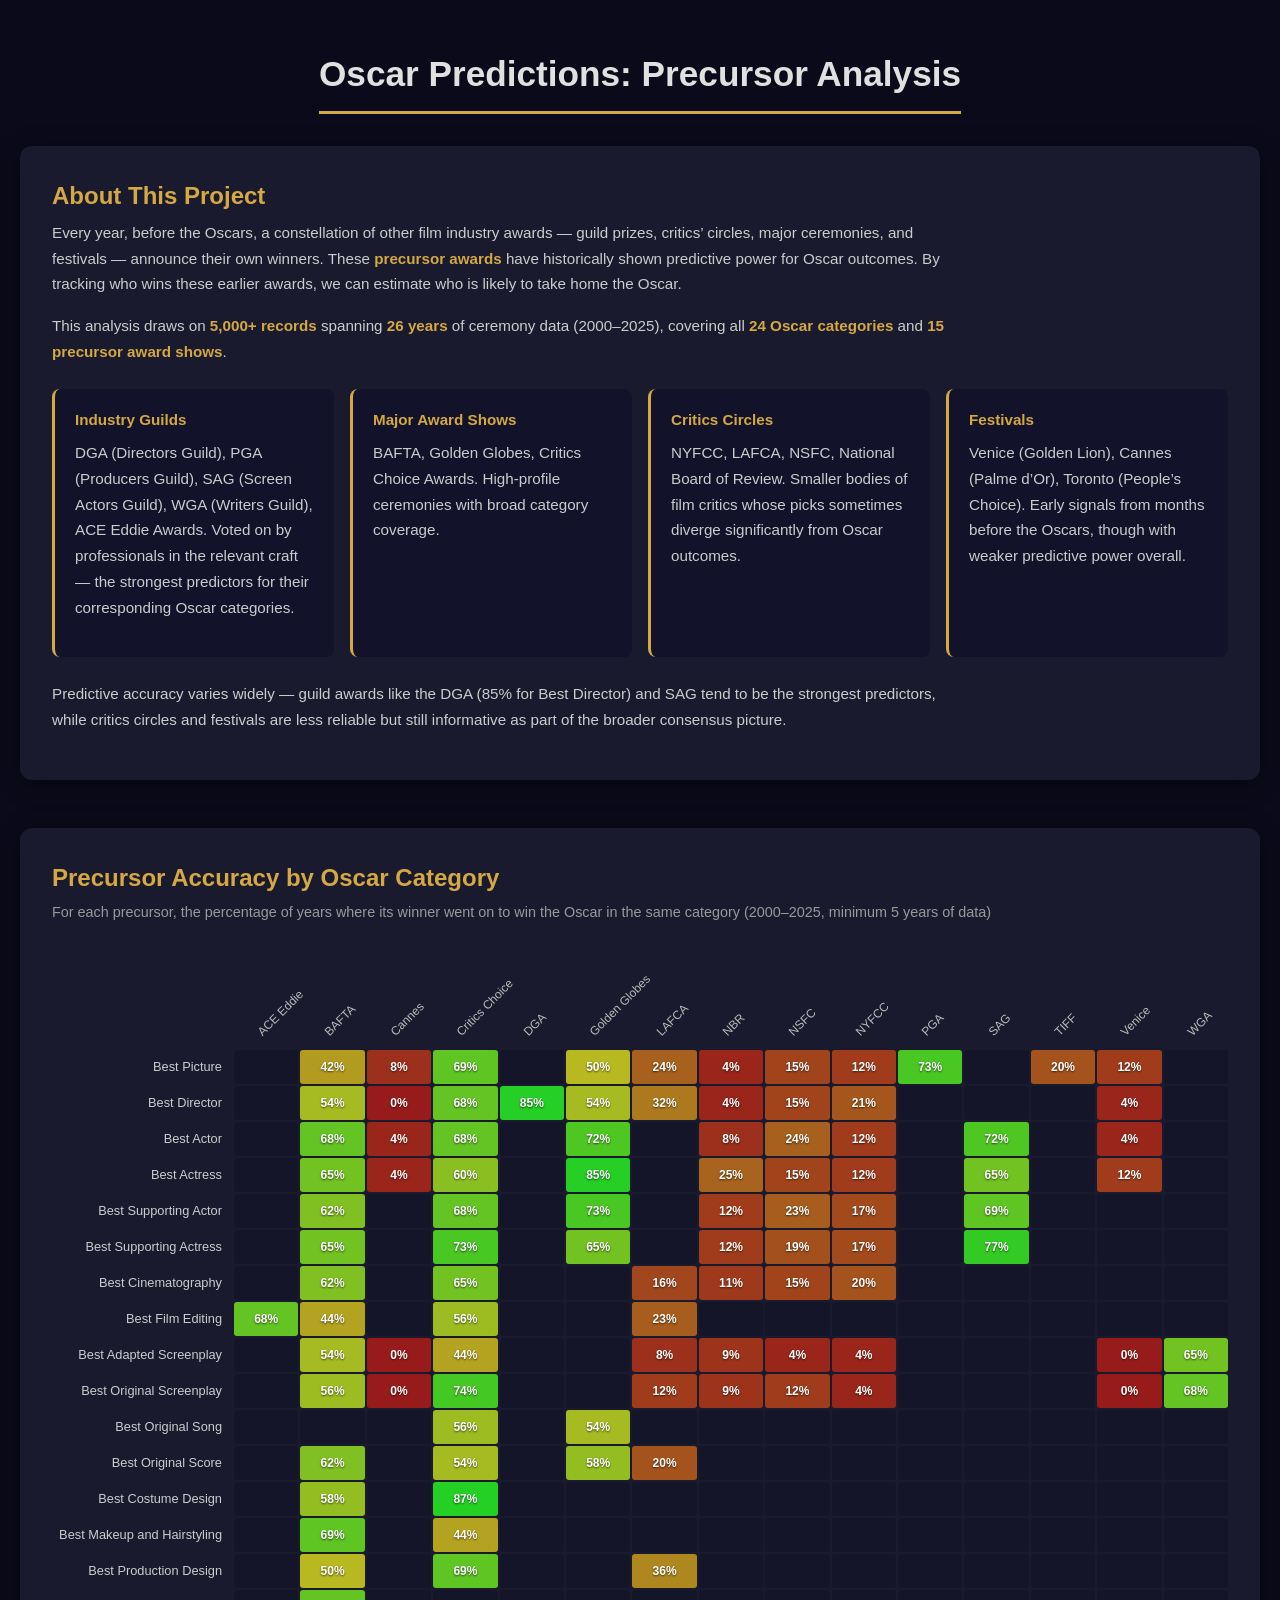
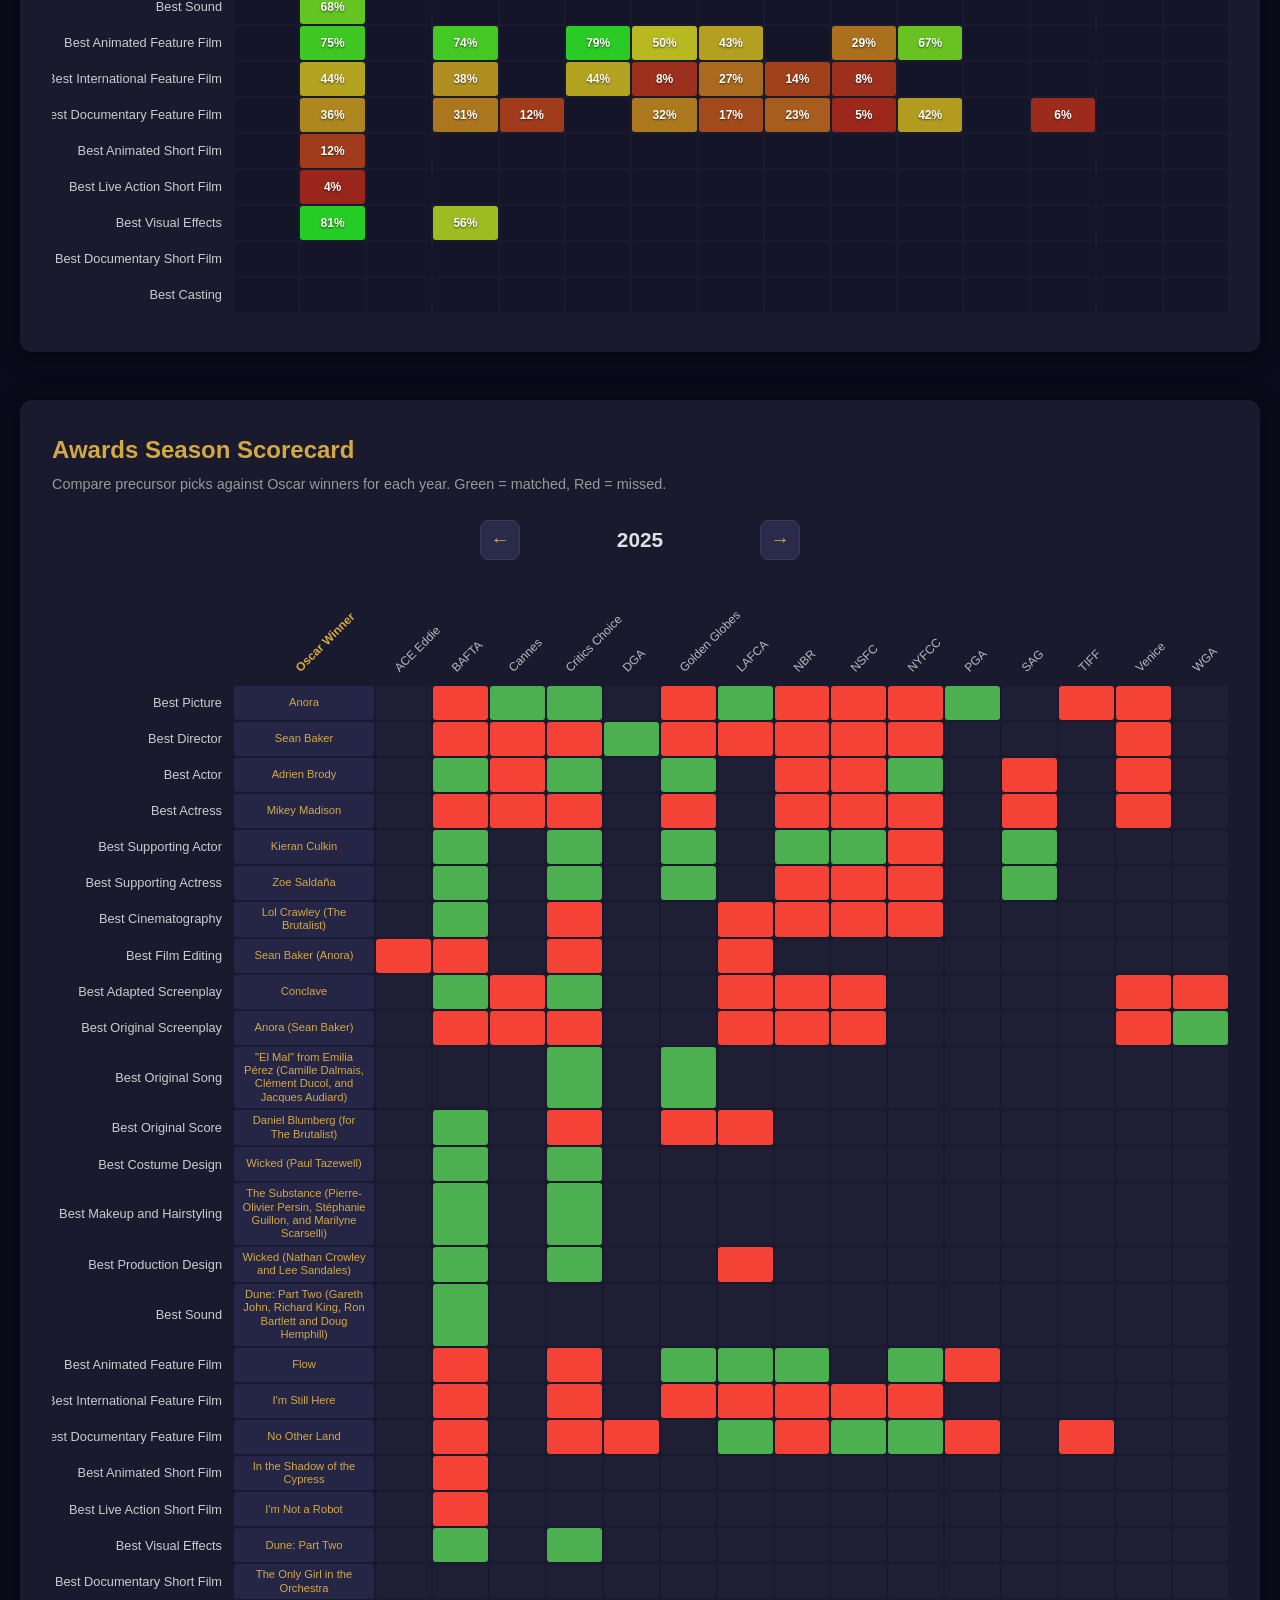
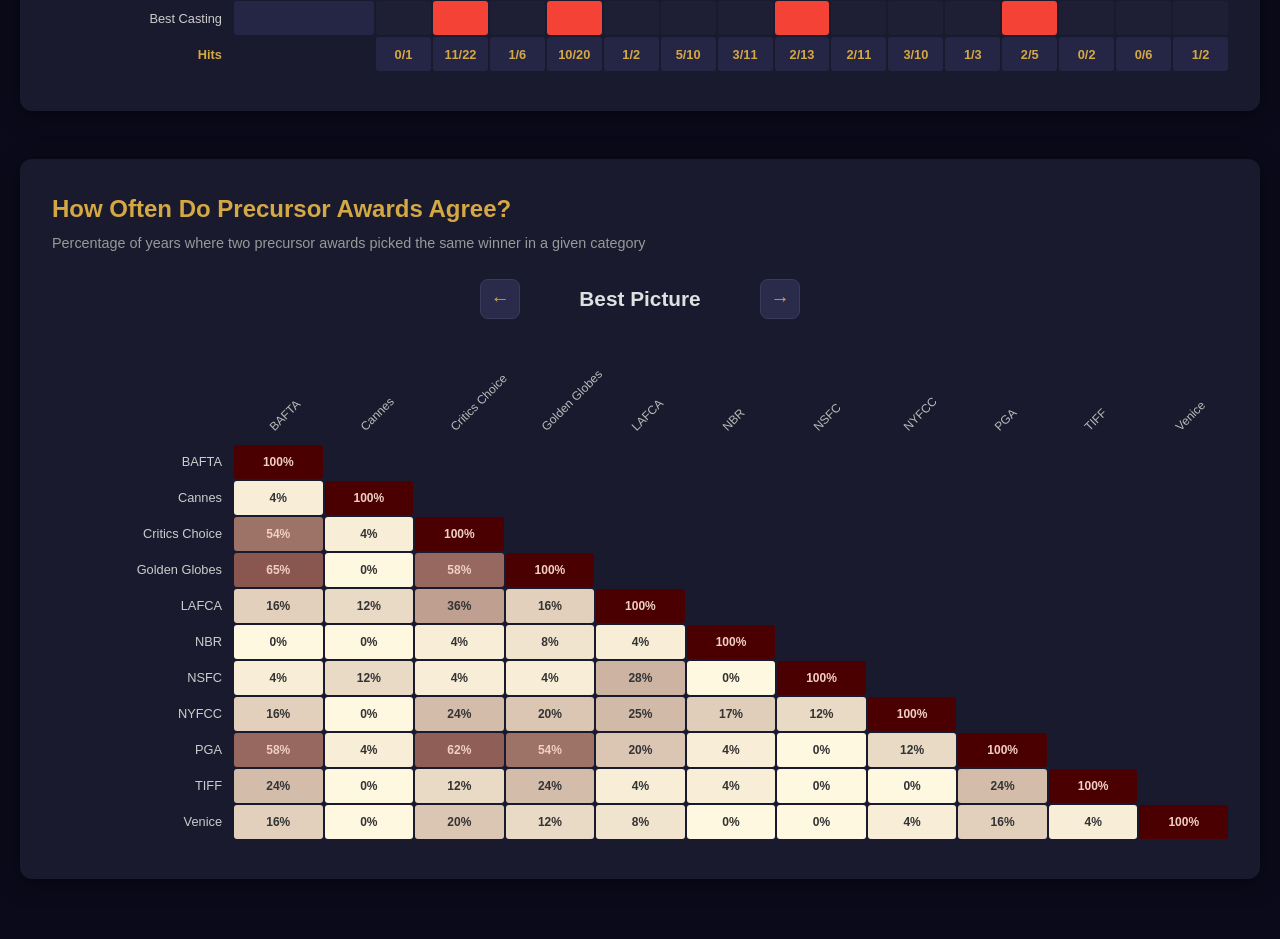
==== website/index.html @ 566abde8 "update analysis again" ====
<!DOCTYPE html>
<html lang="en">
<head>
  <meta charset="UTF-8">
  <meta name="viewport" content="width=device-width, initial-scale=1.0">
  <title>Oscar Predictions: Precursor Analysis</title>
  <link rel="stylesheet" href="style.css">
</head>
<body>
  <header>
    <h1>Oscar Predictions: Precursor Analysis</h1>
  </header>

  <main>
    <!-- Introduction -->
    <section class="card" id="intro-section">
      <h2>About This Project</h2>
      <p>Every year, before the Oscars, a constellation of other film industry awards &mdash; guild prizes, critics&rsquo; circles, major ceremonies, and festivals &mdash; announce their own winners. These <strong>precursor awards</strong> have historically shown predictive power for Oscar outcomes. By tracking who wins these earlier awards, we can estimate who is likely to take home the Oscar.</p>

      <p>This analysis draws on <strong>5,000+ records</strong> spanning <strong>26 years</strong> of ceremony data (2000&ndash;2025), covering all <strong>24 Oscar categories</strong> and <strong>15 precursor award shows</strong>.</p>

      <div class="intro-grid">
        <div class="intro-group">
          <h3>Industry Guilds</h3>
          <p>DGA (Directors Guild), PGA (Producers Guild), SAG (Screen Actors Guild), WGA (Writers Guild), ACE Eddie Awards. Voted on by professionals in the relevant craft &mdash; the strongest predictors for their corresponding Oscar categories.</p>
        </div>
        <div class="intro-group">
          <h3>Major Award Shows</h3>
          <p>BAFTA, Golden Globes, Critics Choice Awards. High-profile ceremonies with broad category coverage.</p>
        </div>
        <div class="intro-group">
          <h3>Critics Circles</h3>
          <p>NYFCC, LAFCA, NSFC, National Board of Review. Smaller bodies of film critics whose picks sometimes diverge significantly from Oscar outcomes.</p>
        </div>
        <div class="intro-group">
          <h3>Festivals</h3>
          <p>Venice (Golden Lion), Cannes (Palme d&rsquo;Or), Toronto (People&rsquo;s Choice). Early signals from months before the Oscars, though with weaker predictive power overall.</p>
        </div>
      </div>

      <p>Predictive accuracy varies widely &mdash; guild awards like the DGA (85% for Best Director) and SAG tend to be the strongest predictors, while critics circles and festivals are less reliable but still informative as part of the broader consensus picture.</p>
    </section>

    <!-- Section 1: Accuracy Heatmap -->
    <section class="card" id="accuracy-section">
      <h2>Precursor Accuracy by Oscar Category</h2>
      <p class="subtitle">For each precursor, the percentage of years where its winner went on to win the Oscar in the same category (2000&ndash;2025, minimum 5 years of data)</p>
      <div class="heatmap-container">
        <div id="accuracy-heatmap" class="heatmap-grid"></div>
      </div>
    </section>

    <!-- Section 2: Year-by-Year Match Grid -->
    <section class="card" id="yearly-section">
      <h2>Awards Season Scorecard</h2>
      <p class="subtitle">Compare precursor picks against Oscar winners for each year. Green = matched, Red = missed.</p>
      <div class="nav-controls">
        <button id="year-prev" class="nav-btn" aria-label="Previous year">&larr;</button>
        <span id="year-display" class="nav-label"></span>
        <button id="year-next" class="nav-btn" aria-label="Next year">&rarr;</button>
      </div>
      <div class="heatmap-container">
        <div id="yearly-grid" class="heatmap-grid"></div>
      </div>
    </section>

    <!-- Section 3: Agreement Matrix -->
    <section class="card" id="agreement-section">
      <h2>How Often Do Precursor Awards Agree?</h2>
      <p class="subtitle">Percentage of years where two precursor awards picked the same winner in a given category</p>
      <div class="nav-controls">
        <button id="cat-prev" class="nav-btn" aria-label="Previous category">&larr;</button>
        <span id="cat-display" class="nav-label"></span>
        <button id="cat-next" class="nav-btn" aria-label="Next category">&rarr;</button>
      </div>
      <div class="heatmap-container">
        <div id="agreement-matrix" class="heatmap-grid"></div>
      </div>
    </section>
  </main>

  <div id="tooltip" class="tooltip"></div>

  <script src="app.js"></script>
</body>
</html>
---- website/style.css ----
/* === Reset & Base === */
*, *::before, *::after {
  box-sizing: border-box;
  margin: 0;
  padding: 0;
}

body {
  background: #0a0a1a;
  color: #e0e0e0;
  font-family: -apple-system, BlinkMacSystemFont, "Segoe UI", Roboto, Helvetica, Arial, sans-serif;
  line-height: 1.5;
  min-height: 100vh;
  padding: 0 20px 60px;
}

/* === Header === */
header {
  text-align: center;
  padding: 48px 0 32px;
}

header h1 {
  font-size: 2.2rem;
  font-weight: 700;
  color: #e0e0e0;
  display: inline-block;
  padding-bottom: 10px;
  border-bottom: 3px solid #d4a843;
}

/* === Main layout === */
main {
  max-width: 1400px;
  margin: 0 auto;
  display: flex;
  flex-direction: column;
  gap: 48px;
}

/* === Card / Section === */
.card {
  background: #1a1a2e;
  border-radius: 12px;
  padding: 32px;
  box-shadow: 0 4px 24px rgba(0, 0, 0, 0.4);
}

.card h2 {
  color: #d4a843;
  font-size: 1.5rem;
  font-weight: 600;
  margin-bottom: 6px;
}

.card .subtitle {
  color: #999;
  font-size: 0.9rem;
  margin-bottom: 24px;
}

/* === Intro Section === */
#intro-section p {
  color: #ccc;
  font-size: 0.95rem;
  line-height: 1.7;
  margin-bottom: 16px;
  max-width: 900px;
}

#intro-section p strong {
  color: #d4a843;
}

.intro-grid {
  display: grid;
  grid-template-columns: repeat(auto-fit, minmax(260px, 1fr));
  gap: 16px;
  margin: 24px 0;
}

.intro-group {
  background: #12122a;
  border-radius: 8px;
  padding: 20px;
  border-left: 3px solid #d4a843;
}

.intro-group h3 {
  color: #d4a843;
  font-size: 0.95rem;
  font-weight: 600;
  margin-bottom: 8px;
}

.intro-group p {
  color: #aaa;
  font-size: 0.85rem;
  line-height: 1.6;
  margin-bottom: 0;
}

/* === Navigation Controls === */
.nav-controls {
  display: flex;
  align-items: center;
  justify-content: center;
  gap: 20px;
  margin-bottom: 24px;
}

.nav-btn {
  background: #2a2a4a;
  border: 1px solid #3a3a5a;
  color: #d4a843;
  font-size: 1.2rem;
  width: 40px;
  height: 40px;
  border-radius: 8px;
  cursor: pointer;
  display: flex;
  align-items: center;
  justify-content: center;
  transition: background 0.2s, border-color 0.2s;
}

.nav-btn:hover {
  background: #3a3a5a;
  border-color: #d4a843;
}

.nav-label {
  font-size: 1.3rem;
  font-weight: 600;
  color: #e0e0e0;
  min-width: 200px;
  text-align: center;
}

/* === Heatmap Container === */
.heatmap-container {
  overflow-x: auto;
  padding-bottom: 8px;
}

/* === Heatmap Grid === */
.heatmap-grid {
  display: grid;
  gap: 2px;
  font-size: 0.75rem;
  transition: opacity 0.25s ease;
}

.heatmap-grid.fading {
  opacity: 0;
}

/* Row label (leftmost column) */
.heatmap-grid .row-label {
  display: flex;
  align-items: center;
  justify-content: flex-end;
  padding-right: 10px;
  font-size: 0.8rem;
  color: #ccc;
  white-space: nowrap;
  min-height: 34px;
}

/* Column header */
.heatmap-grid .col-header {
  position: relative;
  height: 100px;
}

.heatmap-grid .col-header span {
  position: absolute;
  bottom: 8px;
  left: 50%;
  transform: rotate(-45deg);
  transform-origin: bottom left;
  white-space: nowrap;
  font-size: 0.75rem;
  color: #bbb;
}

/* Corner cell (top-left) */
.heatmap-grid .corner {
  /* empty spacer */
}

/* Data cell */
.heatmap-grid .cell {
  display: flex;
  align-items: center;
  justify-content: center;
  min-width: 46px;
  min-height: 34px;
  border-radius: 3px;
  font-size: 0.75rem;
  font-weight: 600;
  color: #fff;
  text-shadow: 0 1px 2px rgba(0, 0, 0, 0.6);
  cursor: default;
  transition: transform 0.15s ease, box-shadow 0.15s ease;
}

.heatmap-grid .cell:hover {
  transform: scale(1.15);
  box-shadow: 0 0 8px rgba(255, 255, 255, 0.2);
  z-index: 10;
  position: relative;
}

.heatmap-grid .cell.empty {
  background: #15152a;
  color: transparent;
}

.heatmap-grid .cell.empty:hover {
  transform: none;
  box-shadow: none;
}

/* === Yearly Grid Specific === */
.heatmap-grid .oscar-cell {
  display: flex;
  align-items: center;
  justify-content: center;
  padding: 4px 8px;
  min-width: 140px;
  min-height: 34px;
  background: #252545;
  border-radius: 3px;
  font-size: 0.7rem;
  color: #d4a843;
  text-align: center;
  line-height: 1.2;
  font-weight: 500;
}

.heatmap-grid .cell.match {
  background: #4CAF50;
}

.heatmap-grid .cell.miss {
  background: #f44336;
}

.heatmap-grid .cell.no-data {
  background: #1e1e35;
  color: transparent;
}

/* Summary row */
.heatmap-grid .summary-label {
  display: flex;
  align-items: center;
  justify-content: flex-end;
  padding-right: 10px;
  font-size: 0.8rem;
  color: #d4a843;
  font-weight: 600;
  white-space: nowrap;
  min-height: 34px;
}

.heatmap-grid .summary-cell {
  display: flex;
  align-items: center;
  justify-content: center;
  min-width: 46px;
  min-height: 34px;
  border-radius: 3px;
  font-size: 0.8rem;
  font-weight: 700;
  color: #d4a843;
  background: #252545;
}

.heatmap-grid .summary-oscar {
  min-width: 140px;
  min-height: 34px;
}

/* === Tooltip === */
.tooltip {
  position: fixed;
  background: #2a2a4a;
  color: #e0e0e0;
  border: 1px solid #d4a843;
  border-radius: 6px;
  padding: 8px 12px;
  font-size: 0.8rem;
  line-height: 1.4;
  pointer-events: none;
  opacity: 0;
  transition: opacity 0.15s ease;
  z-index: 1000;
  max-width: 320px;
  box-shadow: 0 4px 12px rgba(0, 0, 0, 0.5);
}

.tooltip.visible {
  opacity: 1;
}

/* === Agreement Matrix === */
.heatmap-grid .cell.upper-tri {
  background: transparent;
  color: transparent;
  cursor: default;
}

.heatmap-grid .cell.upper-tri:hover {
  transform: none;
  box-shadow: none;
}

/* === Scrollbar === */
.heatmap-container::-webkit-scrollbar {
  height: 8px;
}

.heatmap-container::-webkit-scrollbar-track {
  background: #15152a;
  border-radius: 4px;
}

.heatmap-container::-webkit-scrollbar-thumb {
  background: #3a3a5a;
  border-radius: 4px;
}

.heatmap-container::-webkit-scrollbar-thumb:hover {
  background: #4a4a6a;
}

/* === Responsive === */
@media (max-width: 768px) {
  header h1 {
    font-size: 1.5rem;
  }

  .card {
    padding: 20px 12px;
  }

  .heatmap-grid .cell {
    min-width: 36px;
    min-height: 28px;
    font-size: 0.65rem;
  }

  .heatmap-grid .oscar-cell {
    min-width: 100px;
    font-size: 0.6rem;
  }

  .heatmap-grid .col-header {
    min-height: 60px;
  }
}
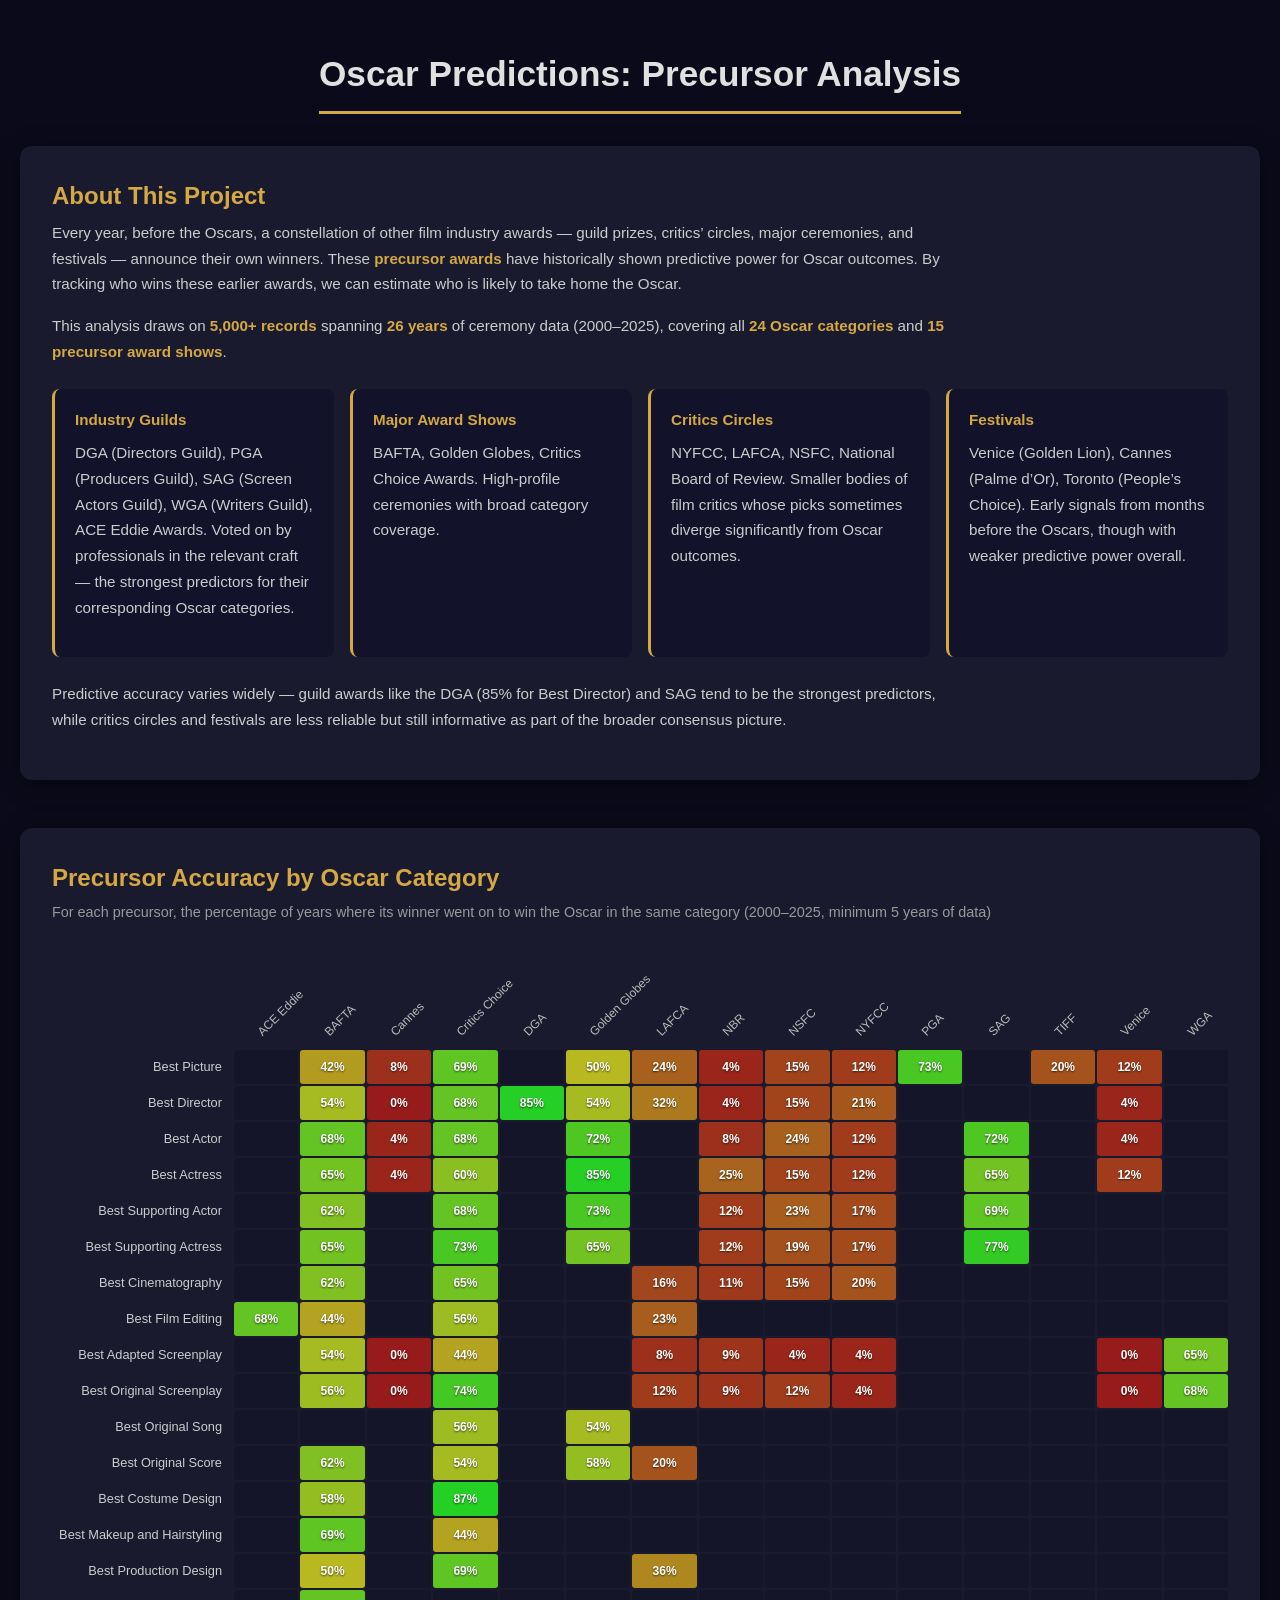
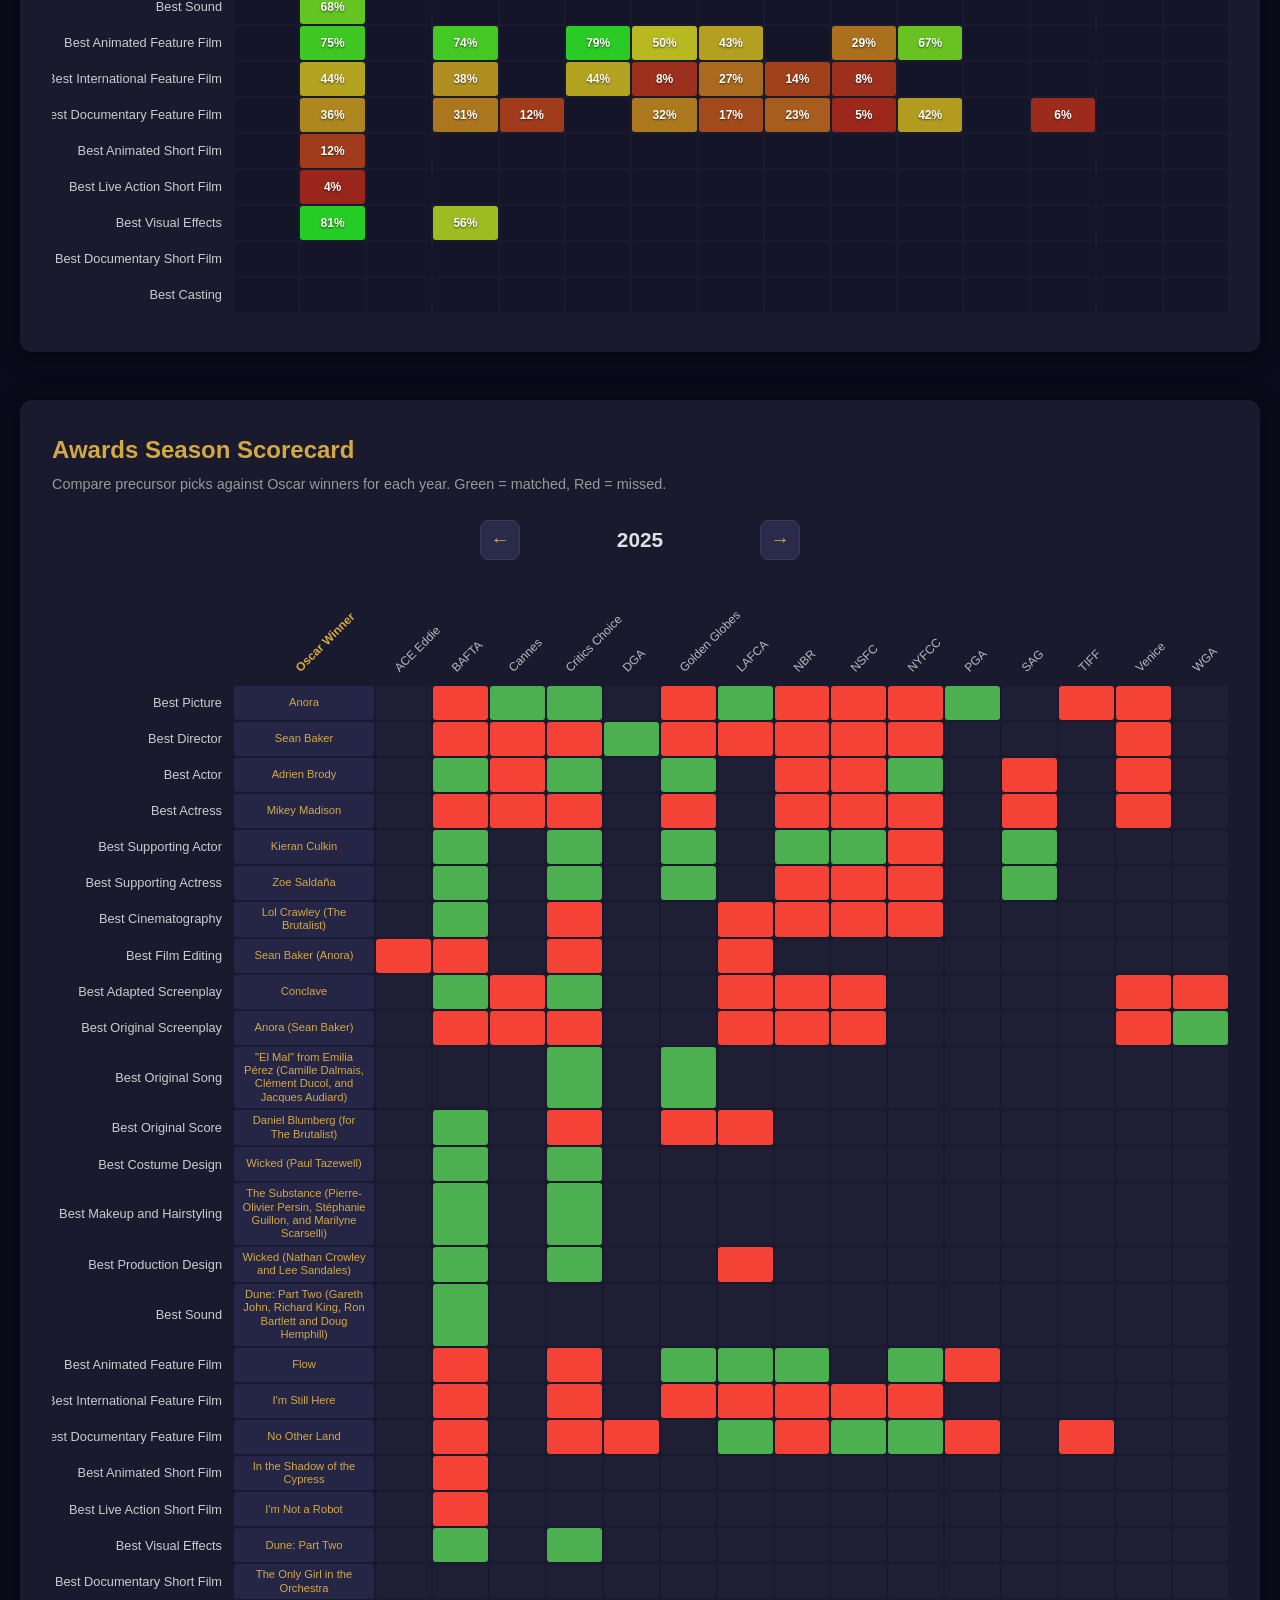
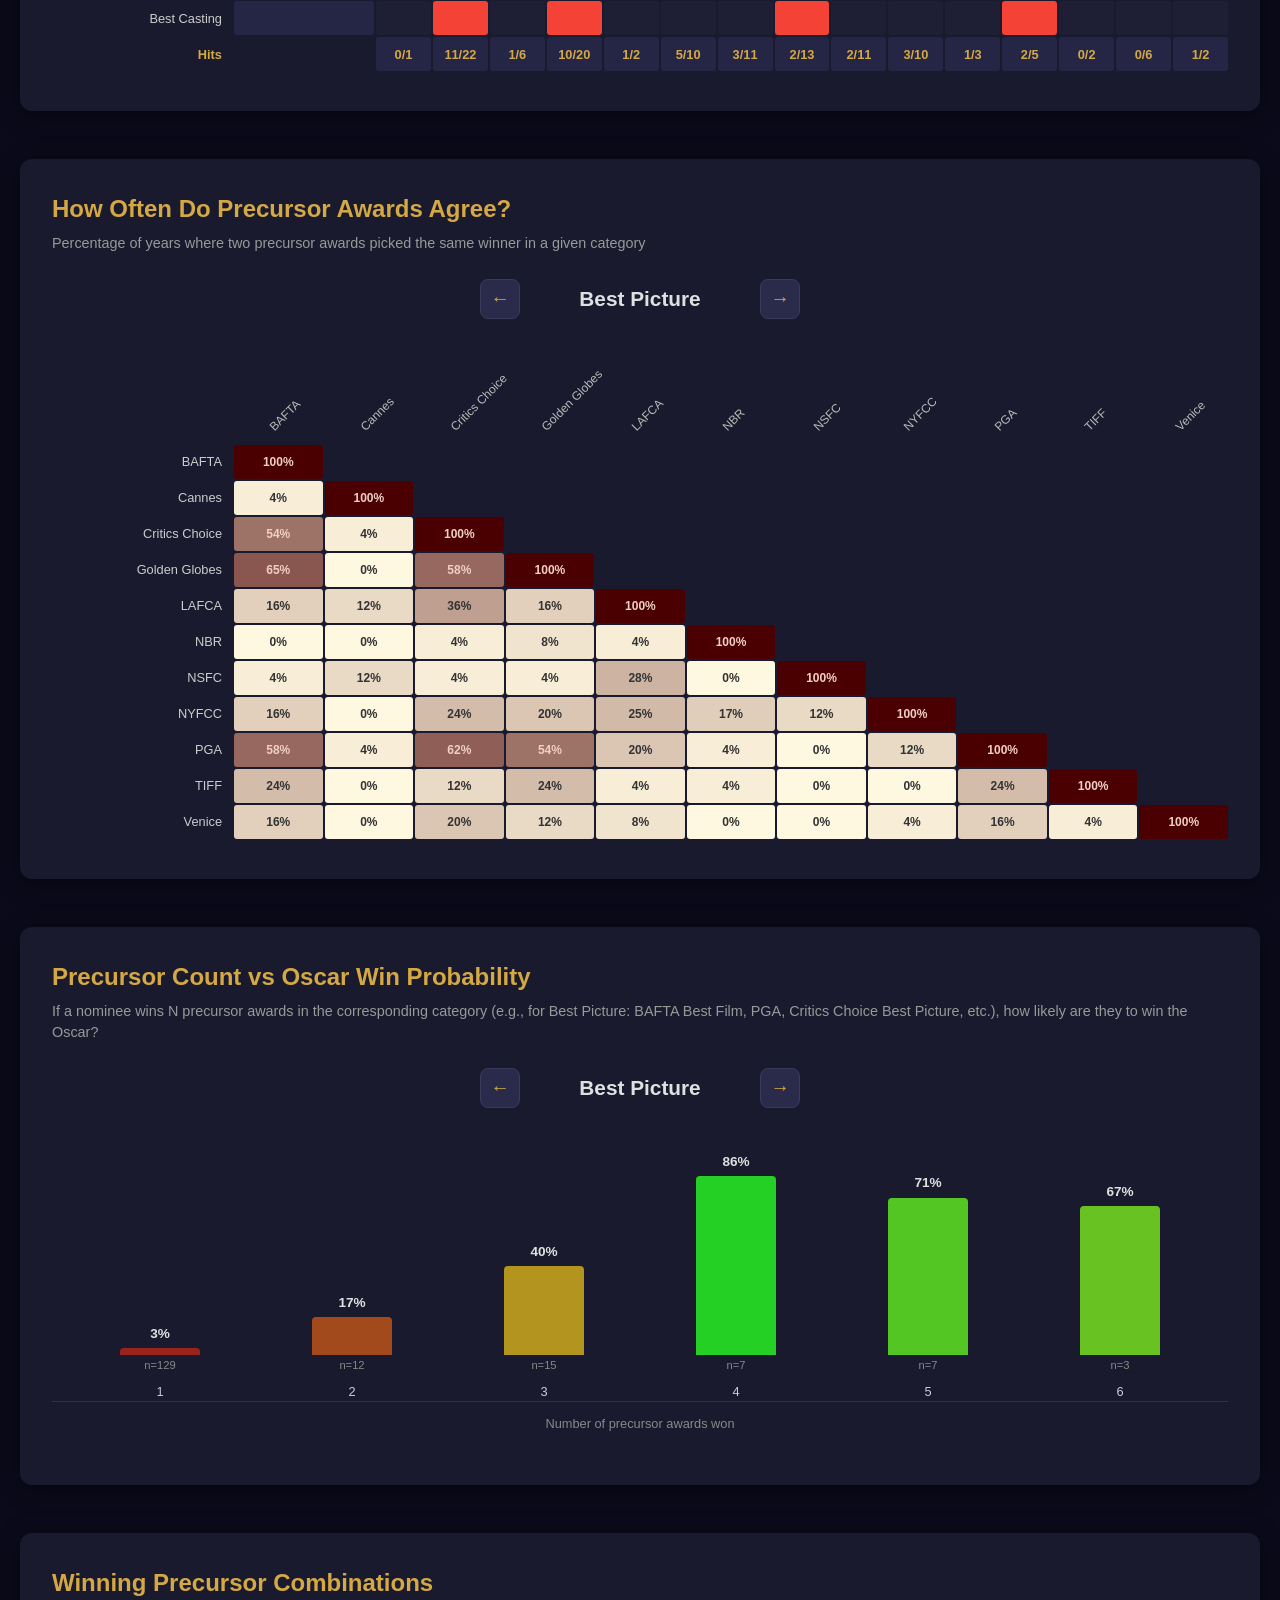
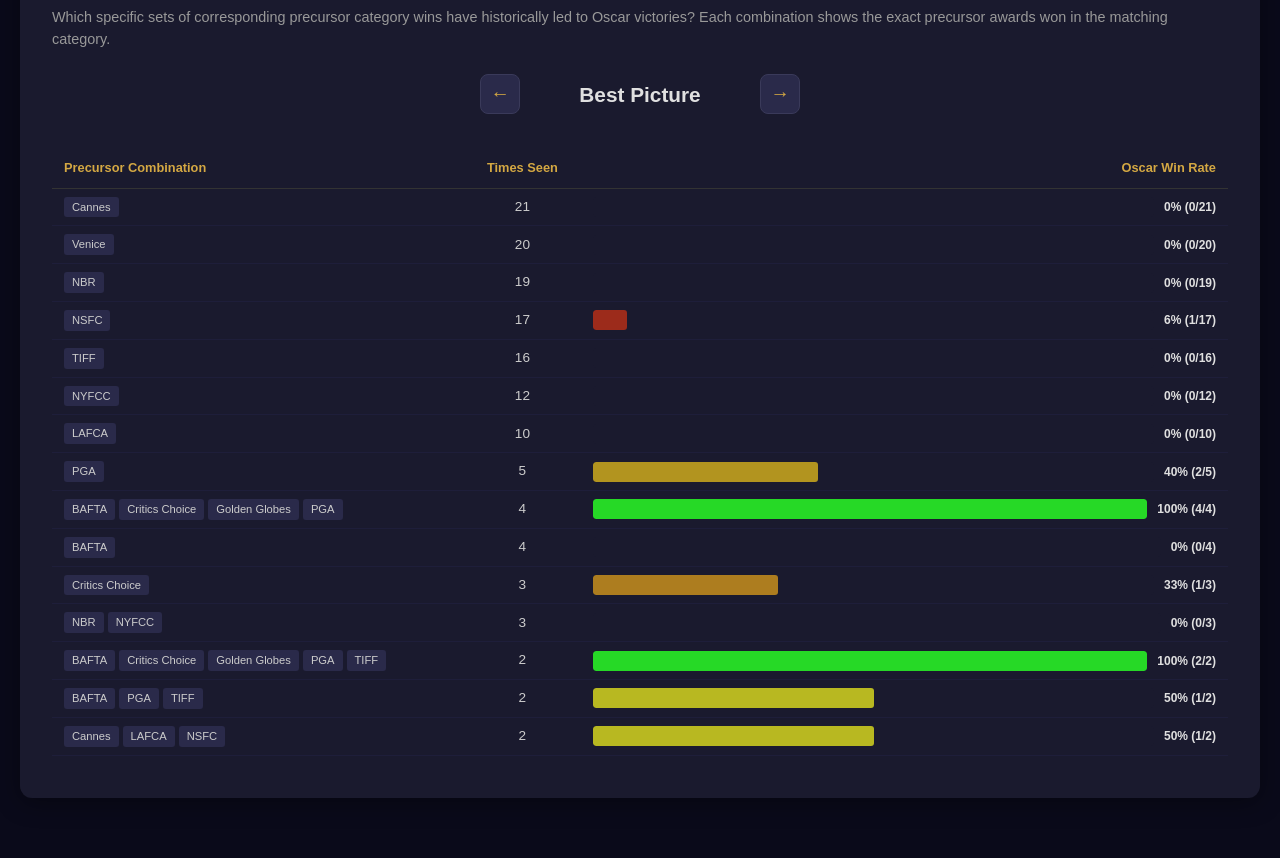
==== commit d899fac3: "add new plots" ====
--- a/website/index.html
+++ b/website/index.html
@@ -77,6 +77,30 @@
         <div id="agreement-matrix" class="heatmap-grid"></div>
       </div>
     </section>
+
+    <!-- Section 4: Precursor Count vs Oscar Win Probability -->
+    <section class="card" id="count-section">
+      <h2>Precursor Count vs Oscar Win Probability</h2>
+      <p class="subtitle">If a nominee wins N precursor awards in the corresponding category (e.g., for Best Picture: BAFTA Best Film, PGA, Critics Choice Best Picture, etc.), how likely are they to win the Oscar?</p>
+      <div class="nav-controls">
+        <button id="count-cat-prev" class="nav-btn" aria-label="Previous category">&larr;</button>
+        <span id="count-cat-display" class="nav-label"></span>
+        <button id="count-cat-next" class="nav-btn" aria-label="Next category">&rarr;</button>
+      </div>
+      <div id="count-chart" class="chart-container"></div>
+    </section>
+
+    <!-- Section 5: Winning Precursor Combinations -->
+    <section class="card" id="combos-section">
+      <h2>Winning Precursor Combinations</h2>
+      <p class="subtitle">Which specific sets of corresponding precursor category wins have historically led to Oscar victories? Each combination shows the exact precursor awards won in the matching category.</p>
+      <div class="nav-controls">
+        <button id="combos-cat-prev" class="nav-btn" aria-label="Previous category">&larr;</button>
+        <span id="combos-cat-display" class="nav-label"></span>
+        <button id="combos-cat-next" class="nav-btn" aria-label="Next category">&rarr;</button>
+      </div>
+      <div id="combos-table" class="combos-container"></div>
+    </section>
   </main>
 
   <div id="tooltip" class="tooltip"></div>
--- a/website/style.css
+++ b/website/style.css
@@ -336,6 +336,180 @@
   background: #4a4a6a;
 }
 
+/* === Bar Chart (Precursor Count) === */
+.chart-container {
+  padding: 20px 0;
+  min-height: 300px;
+  transition: opacity 0.25s ease;
+}
+
+.chart-container.fading {
+  opacity: 0;
+}
+
+.bar-chart {
+  display: flex;
+  align-items: flex-end;
+  gap: 16px;
+  height: 250px;
+  padding: 0 20px;
+  border-bottom: 1px solid #333;
+  position: relative;
+}
+
+.bar-group {
+  flex: 1;
+  display: flex;
+  flex-direction: column;
+  align-items: center;
+  height: 100%;
+  justify-content: flex-end;
+}
+
+.bar-wrapper {
+  width: 100%;
+  max-width: 80px;
+  display: flex;
+  flex-direction: column;
+  align-items: center;
+  justify-content: flex-end;
+  height: 100%;
+}
+
+.bar {
+  width: 100%;
+  border-radius: 4px 4px 0 0;
+  position: relative;
+  min-height: 2px;
+  transition: height 0.3s ease;
+}
+
+.bar-label-top {
+  font-size: 0.85rem;
+  font-weight: 600;
+  color: #e0e0e0;
+  margin-bottom: 4px;
+}
+
+.bar-label-n {
+  font-size: 0.7rem;
+  color: #888;
+  margin-top: 2px;
+}
+
+.bar-x-label {
+  font-size: 0.8rem;
+  color: #ccc;
+  margin-top: 8px;
+  text-align: center;
+}
+
+.chart-x-title {
+  text-align: center;
+  color: #888;
+  font-size: 0.8rem;
+  margin-top: 12px;
+}
+
+.chart-no-data {
+  display: flex;
+  align-items: center;
+  justify-content: center;
+  height: 250px;
+  color: #666;
+}
+
+/* === Combinations Table === */
+.combos-container {
+  padding: 10px 0;
+  transition: opacity 0.25s ease;
+}
+
+.combos-container.fading {
+  opacity: 0;
+}
+
+.combos-table {
+  width: 100%;
+  border-collapse: collapse;
+}
+
+.combos-table th {
+  text-align: left;
+  color: #d4a843;
+  font-size: 0.8rem;
+  font-weight: 600;
+  padding: 10px 12px;
+  border-bottom: 1px solid #333;
+}
+
+.combos-table th:last-child,
+.combos-table td:last-child {
+  text-align: right;
+}
+
+.combos-table td {
+  padding: 8px 12px;
+  font-size: 0.85rem;
+  color: #ccc;
+  border-bottom: 1px solid #1e1e3a;
+}
+
+.combos-table tr:hover td {
+  background: #1e1e3a;
+}
+
+.combo-tags {
+  display: flex;
+  flex-wrap: wrap;
+  gap: 4px;
+}
+
+.combo-tag {
+  background: #2a2a4a;
+  color: #ccc;
+  font-size: 0.7rem;
+  padding: 2px 8px;
+  border-radius: 3px;
+  white-space: nowrap;
+}
+
+.combo-bar-bg {
+  background: #1a1a2e;
+  border-radius: 3px;
+  height: 20px;
+  width: 100%;
+  min-width: 120px;
+  position: relative;
+  overflow: hidden;
+}
+
+.combo-bar-fill {
+  height: 100%;
+  border-radius: 3px;
+  transition: width 0.3s ease;
+}
+
+.combo-bar-wrapper {
+  display: flex;
+  align-items: center;
+  gap: 10px;
+}
+
+.combo-bar-text {
+  flex-shrink: 0;
+  font-size: 0.75rem;
+  font-weight: 600;
+  color: #e0e0e0;
+  white-space: nowrap;
+}
+
+.combos-no-data {
+  text-align: center;
+  padding: 40px;
+  color: #666;
+}
+
 /* === Responsive === */
 @media (max-width: 768px) {
   header h1 {
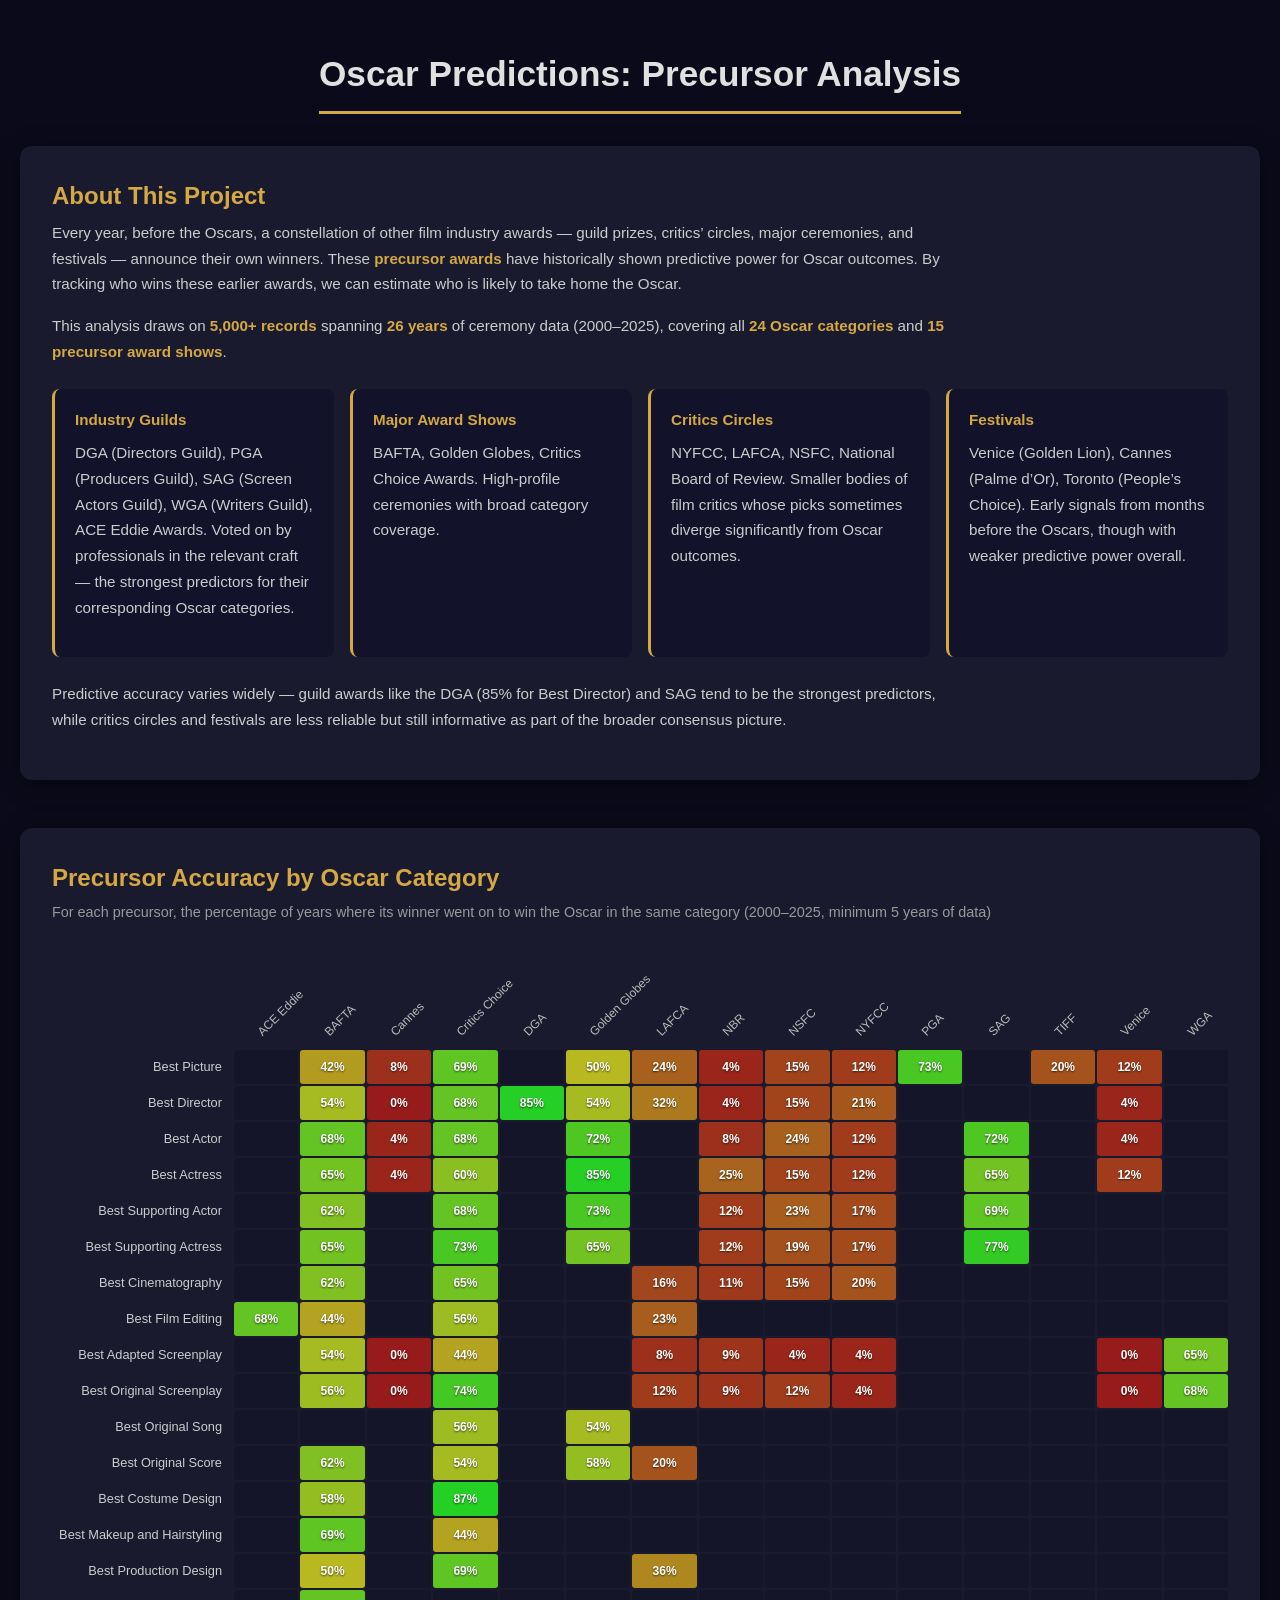
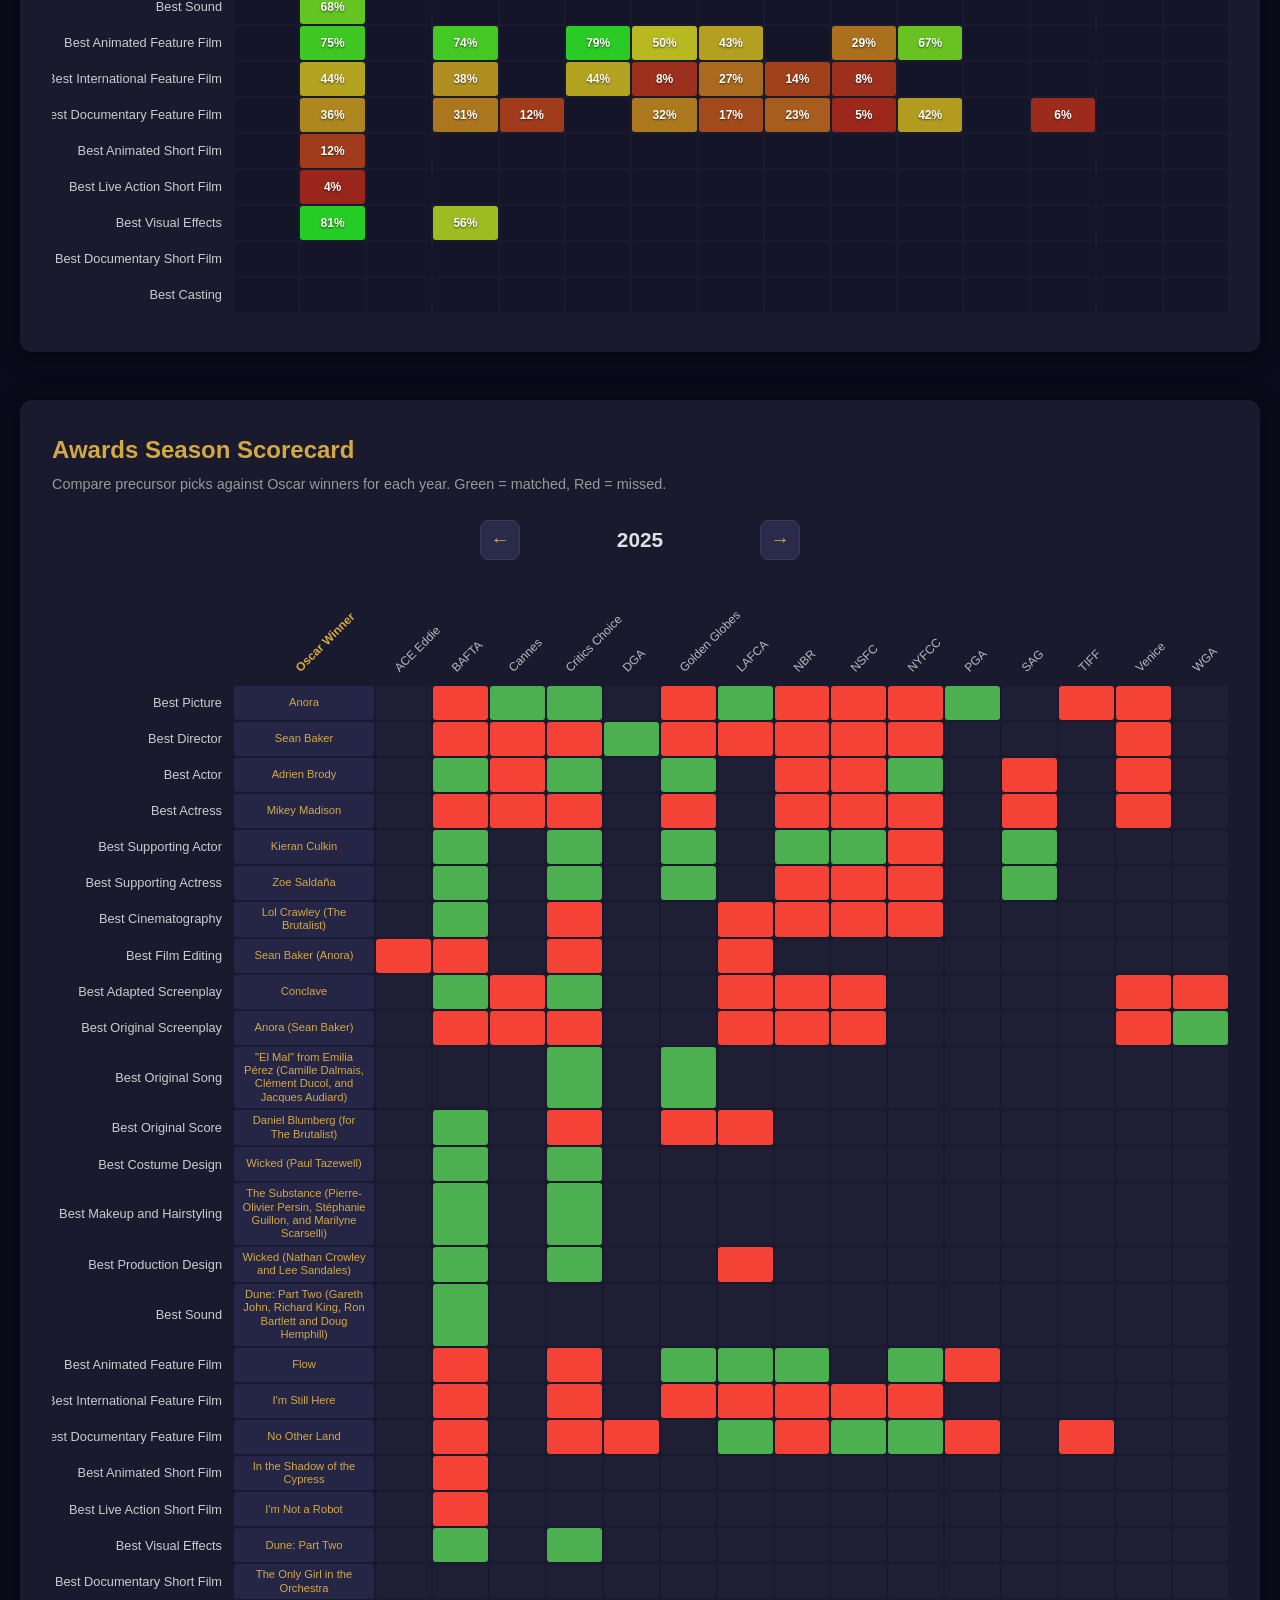
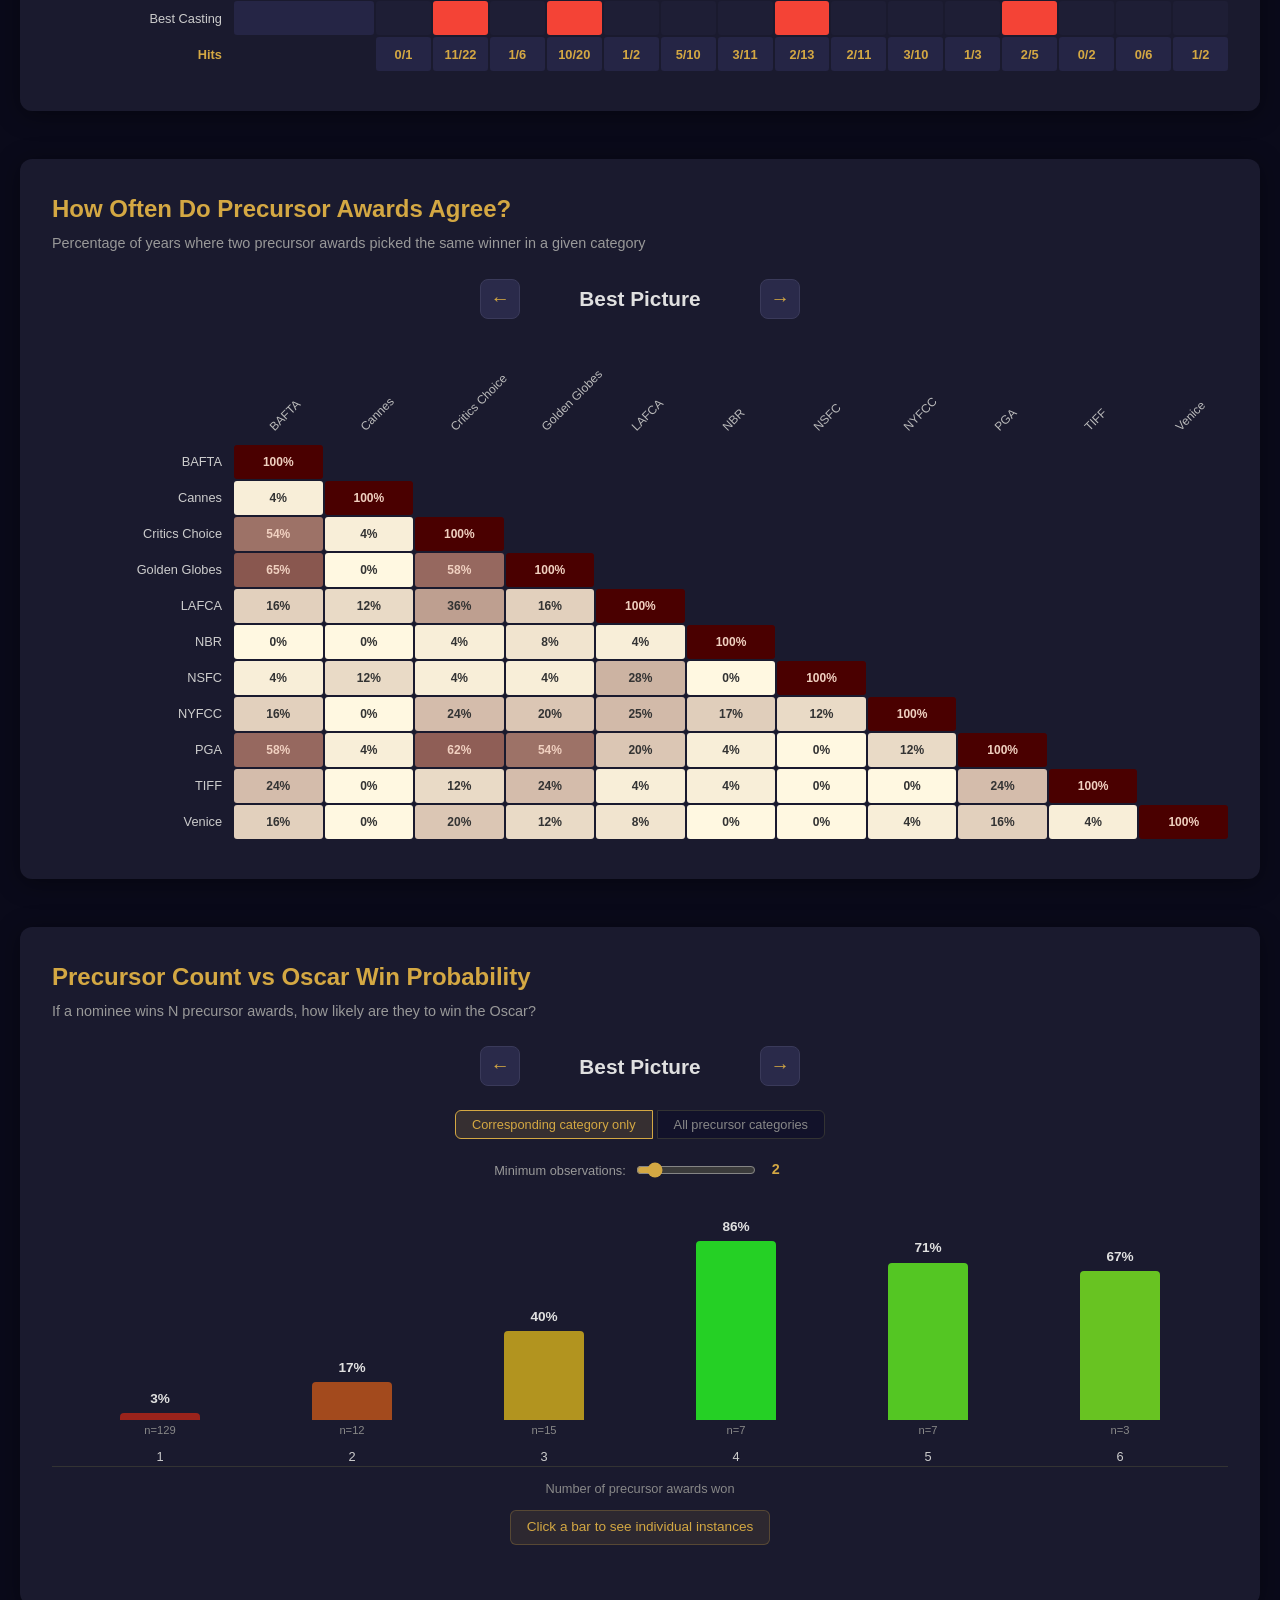
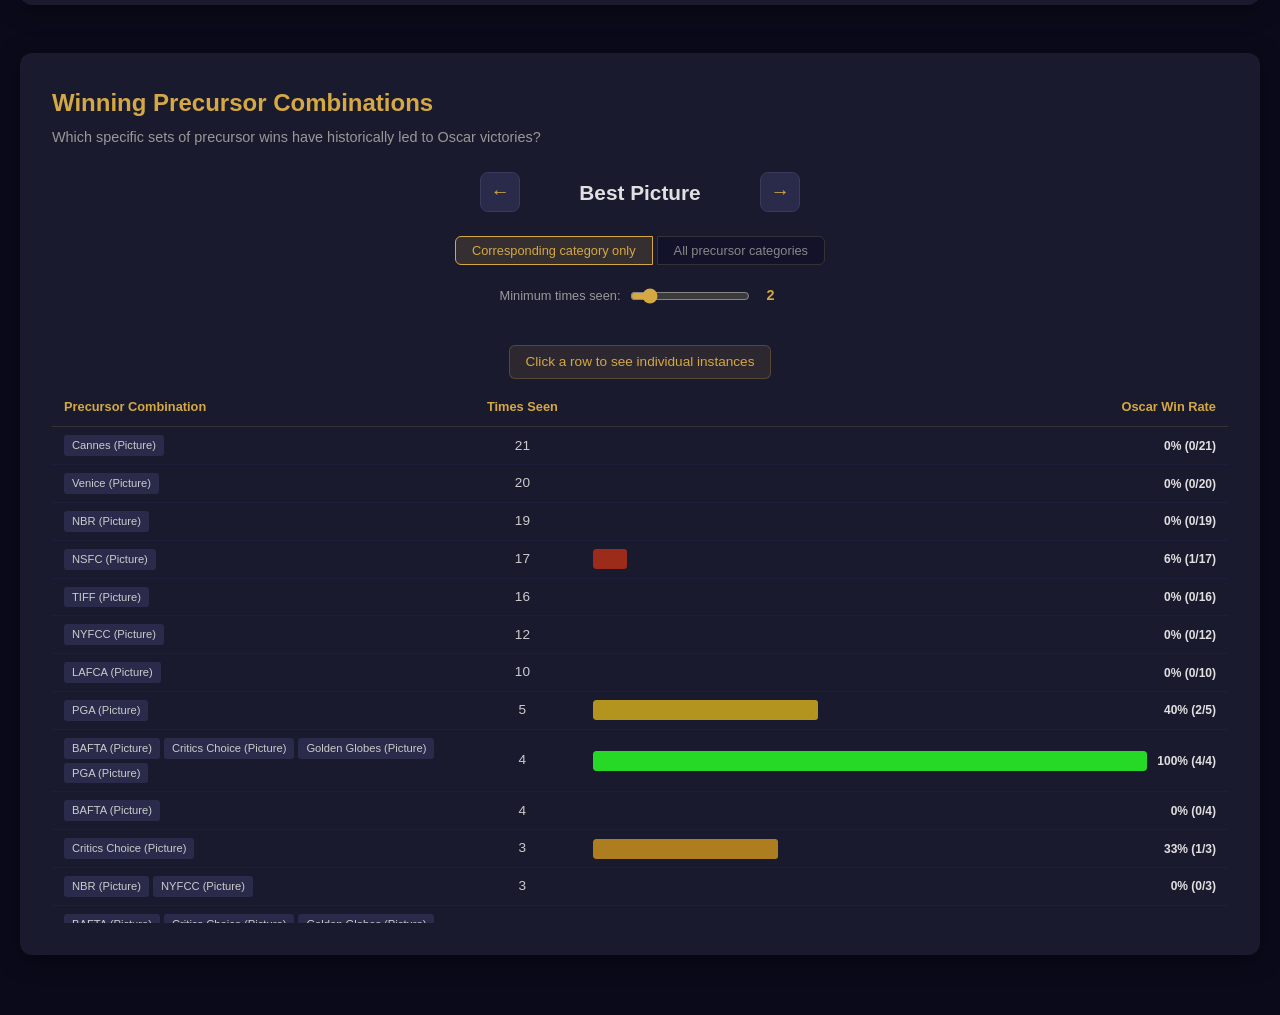
==== commit f47a7778: "fix tables" ====
--- a/website/index.html
+++ b/website/index.html
@@ -81,11 +81,20 @@
     <!-- Section 4: Precursor Count vs Oscar Win Probability -->
     <section class="card" id="count-section">
       <h2>Precursor Count vs Oscar Win Probability</h2>
-      <p class="subtitle">If a nominee wins N precursor awards in the corresponding category (e.g., for Best Picture: BAFTA Best Film, PGA, Critics Choice Best Picture, etc.), how likely are they to win the Oscar?</p>
+      <p class="subtitle">If a nominee wins N precursor awards, how likely are they to win the Oscar?</p>
       <div class="nav-controls">
         <button id="count-cat-prev" class="nav-btn" aria-label="Previous category">&larr;</button>
         <span id="count-cat-display" class="nav-label"></span>
         <button id="count-cat-next" class="nav-btn" aria-label="Next category">&rarr;</button>
+      </div>
+      <div class="toggle-row">
+        <button id="count-mode-category" class="toggle-btn active">Corresponding category only</button>
+        <button id="count-mode-all" class="toggle-btn">All precursor categories</button>
+      </div>
+      <div class="threshold-row">
+        <label for="count-threshold">Minimum observations:</label>
+        <input type="range" id="count-threshold" min="1" max="10" value="2" step="1">
+        <span id="count-threshold-display">2</span>
       </div>
       <div id="count-chart" class="chart-container"></div>
     </section>
@@ -93,11 +102,20 @@
     <!-- Section 5: Winning Precursor Combinations -->
     <section class="card" id="combos-section">
       <h2>Winning Precursor Combinations</h2>
-      <p class="subtitle">Which specific sets of corresponding precursor category wins have historically led to Oscar victories? Each combination shows the exact precursor awards won in the matching category.</p>
+      <p class="subtitle">Which specific sets of precursor wins have historically led to Oscar victories?</p>
       <div class="nav-controls">
         <button id="combos-cat-prev" class="nav-btn" aria-label="Previous category">&larr;</button>
         <span id="combos-cat-display" class="nav-label"></span>
         <button id="combos-cat-next" class="nav-btn" aria-label="Next category">&rarr;</button>
+      </div>
+      <div class="toggle-row">
+        <button id="combos-mode-category" class="toggle-btn active">Corresponding category only</button>
+        <button id="combos-mode-all" class="toggle-btn">All precursor categories</button>
+      </div>
+      <div class="threshold-row">
+        <label for="combos-threshold">Minimum times seen:</label>
+        <input type="range" id="combos-threshold" min="1" max="10" value="2" step="1">
+        <span id="combos-threshold-display">2</span>
       </div>
       <div id="combos-table" class="combos-container"></div>
     </section>
--- a/website/style.css
+++ b/website/style.css
@@ -336,6 +336,70 @@
   background: #4a4a6a;
 }
 
+/* === Toggle Row === */
+.toggle-row {
+  display: flex;
+  justify-content: center;
+  gap: 4px;
+  margin-bottom: 20px;
+}
+
+.toggle-btn {
+  background: #12122a;
+  color: #888;
+  border: 1px solid #333;
+  padding: 6px 16px;
+  font-size: 0.8rem;
+  cursor: pointer;
+  transition: all 0.2s ease;
+}
+
+.toggle-btn:first-child {
+  border-radius: 6px 0 0 6px;
+}
+
+.toggle-btn:last-child {
+  border-radius: 0 6px 6px 0;
+}
+
+.toggle-btn.active {
+  background: rgba(212, 168, 67, 0.15);
+  color: #d4a843;
+  border-color: #d4a843;
+}
+
+.toggle-btn:hover:not(.active) {
+  background: #1a1a3a;
+  color: #bbb;
+}
+
+/* === Threshold Slider === */
+.threshold-row {
+  display: flex;
+  align-items: center;
+  justify-content: center;
+  gap: 10px;
+  margin-bottom: 16px;
+}
+
+.threshold-row label {
+  color: #999;
+  font-size: 0.8rem;
+}
+
+.threshold-row input[type="range"] {
+  width: 120px;
+  accent-color: #d4a843;
+}
+
+.threshold-row span {
+  color: #d4a843;
+  font-weight: 600;
+  font-size: 0.9rem;
+  min-width: 20px;
+  text-align: center;
+}
+
 /* === Bar Chart (Precursor Count) === */
 .chart-container {
   padding: 20px 0;
@@ -411,6 +475,41 @@
   margin-top: 12px;
 }
 
+.click-hint {
+  text-align: center;
+  color: #d4a843;
+  font-size: 0.85rem;
+  margin-top: 12px;
+  margin-bottom: 8px;
+  padding: 6px 16px;
+  background: rgba(212, 168, 67, 0.1);
+  border: 1px solid rgba(212, 168, 67, 0.25);
+  border-radius: 6px;
+  display: table;
+  margin-left: auto;
+  margin-right: auto;
+  cursor: default;
+}
+
+.bar-active {
+  outline: 2px solid #d4a843;
+  outline-offset: 2px;
+}
+
+.count-detail-panel {
+  display: none;
+  margin-top: 16px;
+  background: #1e1e3a;
+  border-radius: 8px;
+  padding: 12px;
+  max-height: 300px;
+  overflow-y: auto;
+}
+
+.count-detail-panel.open {
+  display: block;
+}
+
 .chart-no-data {
   display: flex;
   align-items: center;
@@ -423,6 +522,8 @@
 .combos-container {
   padding: 10px 0;
   transition: opacity 0.25s ease;
+  max-height: 600px;
+  overflow-y: auto;
 }
 
 .combos-container.fading {
@@ -504,6 +605,59 @@
   white-space: nowrap;
 }
 
+/* Expandable combo rows */
+.combo-row:hover td {
+  background: #1e1e3a;
+}
+
+.combo-row.expanded td {
+  background: #1e1e3a;
+  border-bottom-color: transparent;
+}
+
+.combo-detail-row {
+  display: none;
+}
+
+.combo-detail-row.open {
+  display: table-row;
+}
+
+.combo-detail-row td {
+  padding: 0 12px 12px;
+  background: #1e1e3a;
+  border-bottom: 1px solid #333;
+}
+
+.combo-detail-table {
+  width: 100%;
+  border-collapse: collapse;
+  margin-top: 4px;
+}
+
+.combo-detail-table tr:nth-child(odd) {
+  background: rgba(255, 255, 255, 0.03);
+}
+
+.combo-detail-table td {
+  padding: 6px 12px;
+  font-size: 0.8rem;
+  color: #bbb;
+  border-bottom: 1px solid #1a1a2e;
+  background: transparent;
+}
+
+.combo-detail-table td:first-child {
+  color: #d4a843;
+  font-weight: 600;
+  width: 60px;
+}
+
+.combo-detail-table td:last-child {
+  text-align: right;
+  font-weight: 600;
+}
+
 .combos-no-data {
   text-align: center;
   padding: 40px;
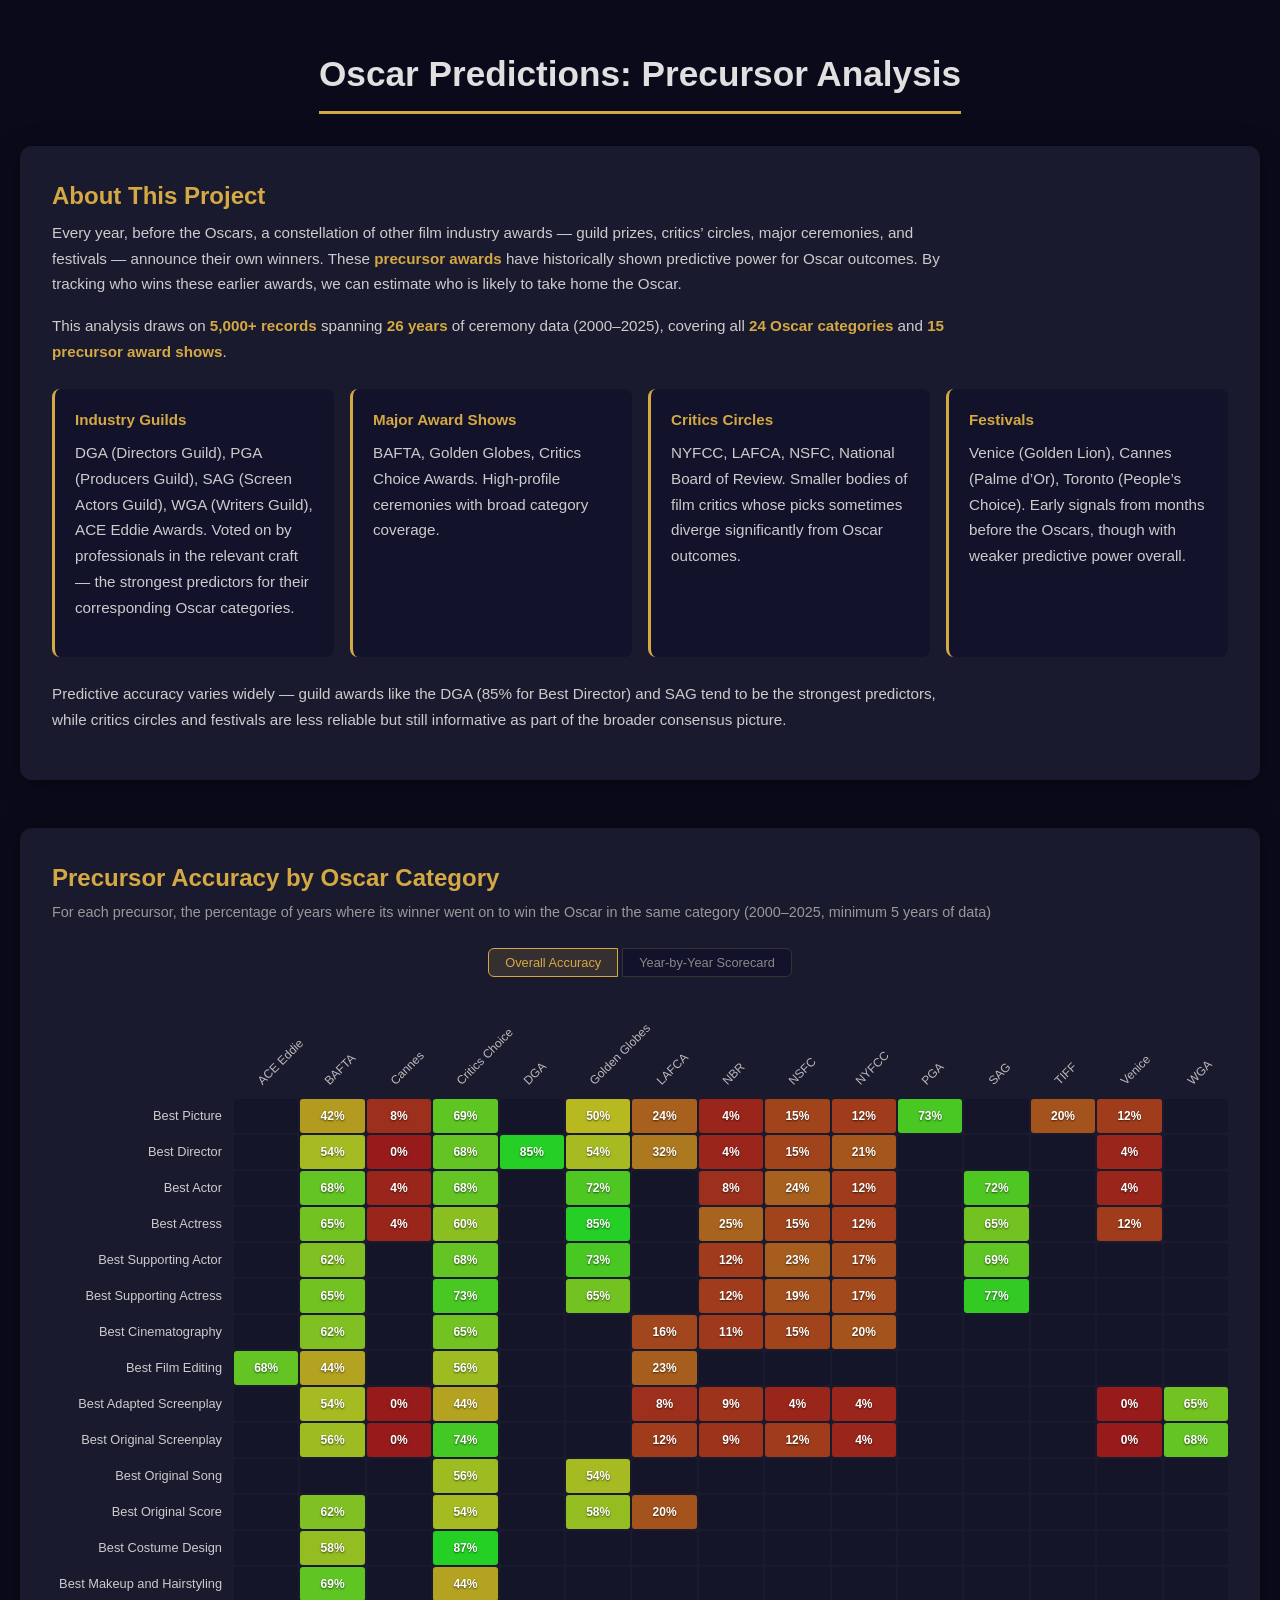
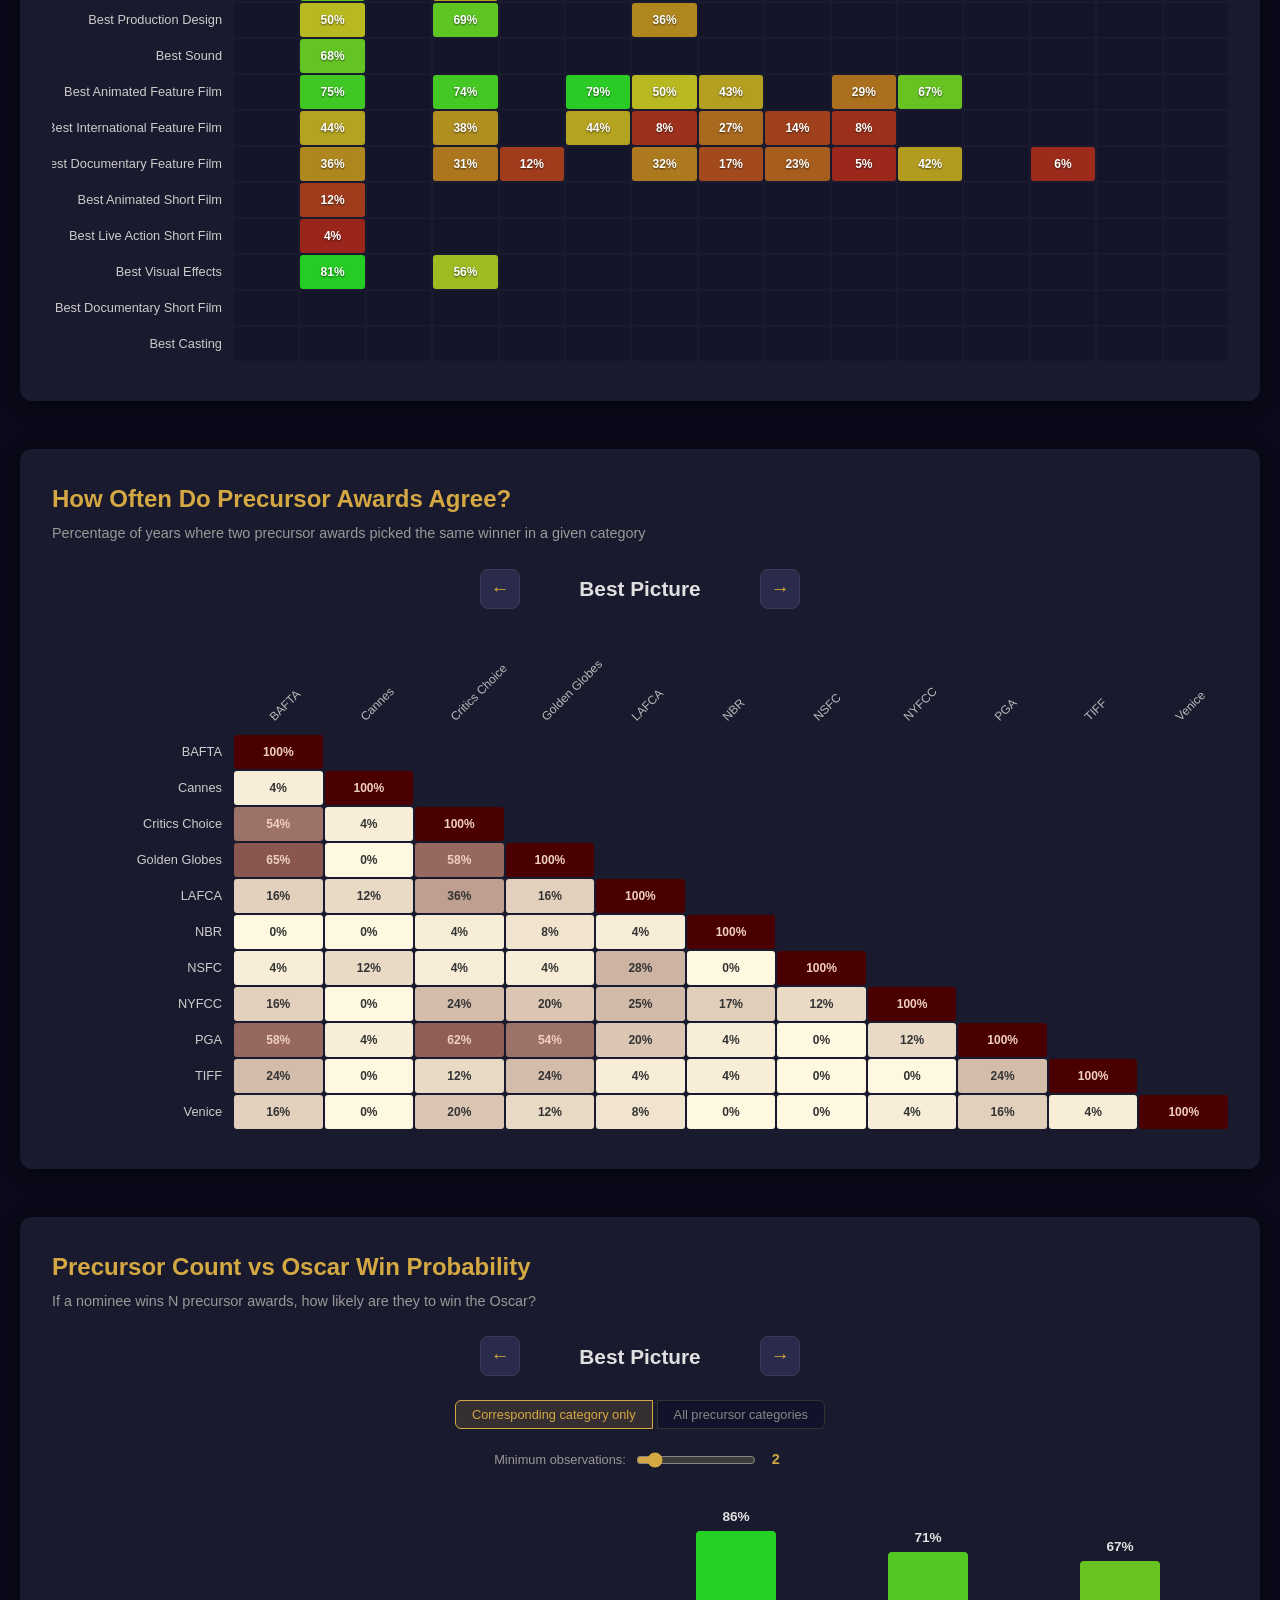
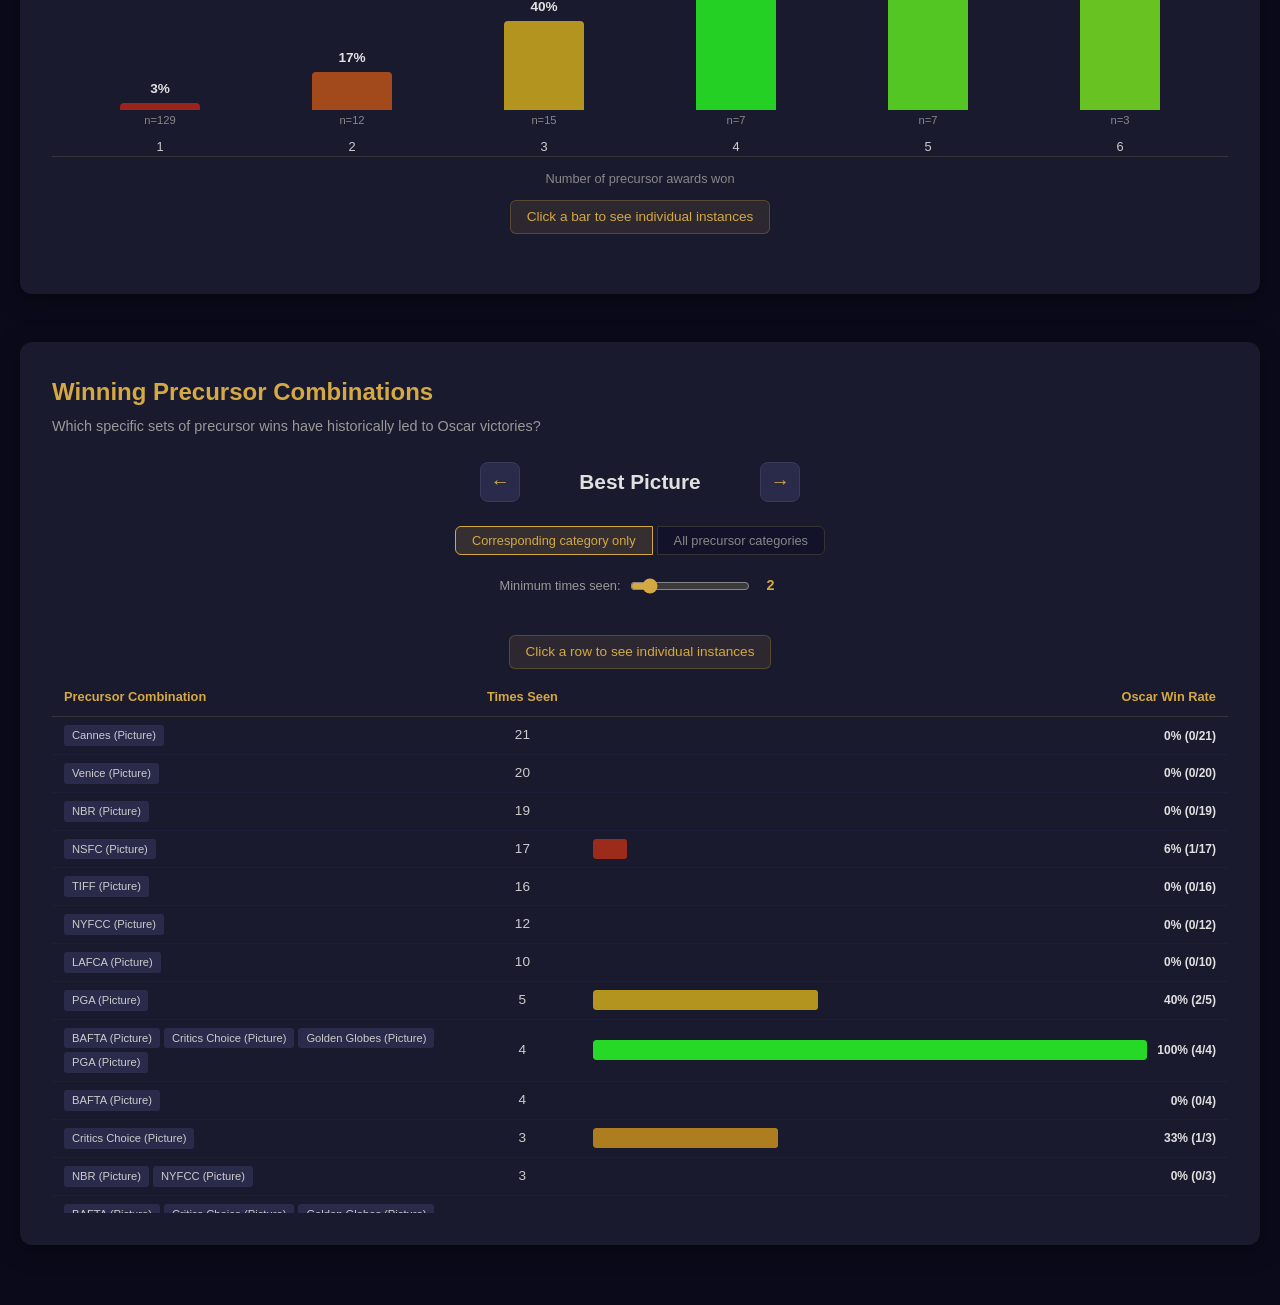
==== commit 9b832502: "update plot" ====
--- a/website/index.html
+++ b/website/index.html
@@ -41,26 +41,22 @@
       <p>Predictive accuracy varies widely &mdash; guild awards like the DGA (85% for Best Director) and SAG tend to be the strongest predictors, while critics circles and festivals are less reliable but still informative as part of the broader consensus picture.</p>
     </section>
 
-    <!-- Section 1: Accuracy Heatmap -->
+    <!-- Section 1: Accuracy Heatmap + Yearly Scorecard (combined) -->
     <section class="card" id="accuracy-section">
-      <h2>Precursor Accuracy by Oscar Category</h2>
-      <p class="subtitle">For each precursor, the percentage of years where its winner went on to win the Oscar in the same category (2000&ndash;2025, minimum 5 years of data)</p>
-      <div class="heatmap-container">
-        <div id="accuracy-heatmap" class="heatmap-grid"></div>
+      <h2 id="heatmap-title">Precursor Accuracy by Oscar Category</h2>
+      <p class="subtitle" id="heatmap-subtitle">For each precursor, the percentage of years where its winner went on to win the Oscar in the same category (2000&ndash;2025, minimum 5 years of data)</p>
+      <div class="toggle-row">
+        <button id="heatmap-mode-accuracy" class="toggle-btn active">Overall Accuracy</button>
+        <button id="heatmap-mode-yearly" class="toggle-btn">Year-by-Year Scorecard</button>
       </div>
-    </section>
-
-    <!-- Section 2: Year-by-Year Match Grid -->
-    <section class="card" id="yearly-section">
-      <h2>Awards Season Scorecard</h2>
-      <p class="subtitle">Compare precursor picks against Oscar winners for each year. Green = matched, Red = missed.</p>
-      <div class="nav-controls">
+      <div id="yearly-nav" class="nav-controls" style="display:none">
         <button id="year-prev" class="nav-btn" aria-label="Previous year">&larr;</button>
         <span id="year-display" class="nav-label"></span>
         <button id="year-next" class="nav-btn" aria-label="Next year">&rarr;</button>
       </div>
       <div class="heatmap-container">
-        <div id="yearly-grid" class="heatmap-grid"></div>
+        <div id="accuracy-heatmap" class="heatmap-grid"></div>
+        <div id="yearly-grid" class="heatmap-grid" style="display:none"></div>
       </div>
     </section>
 
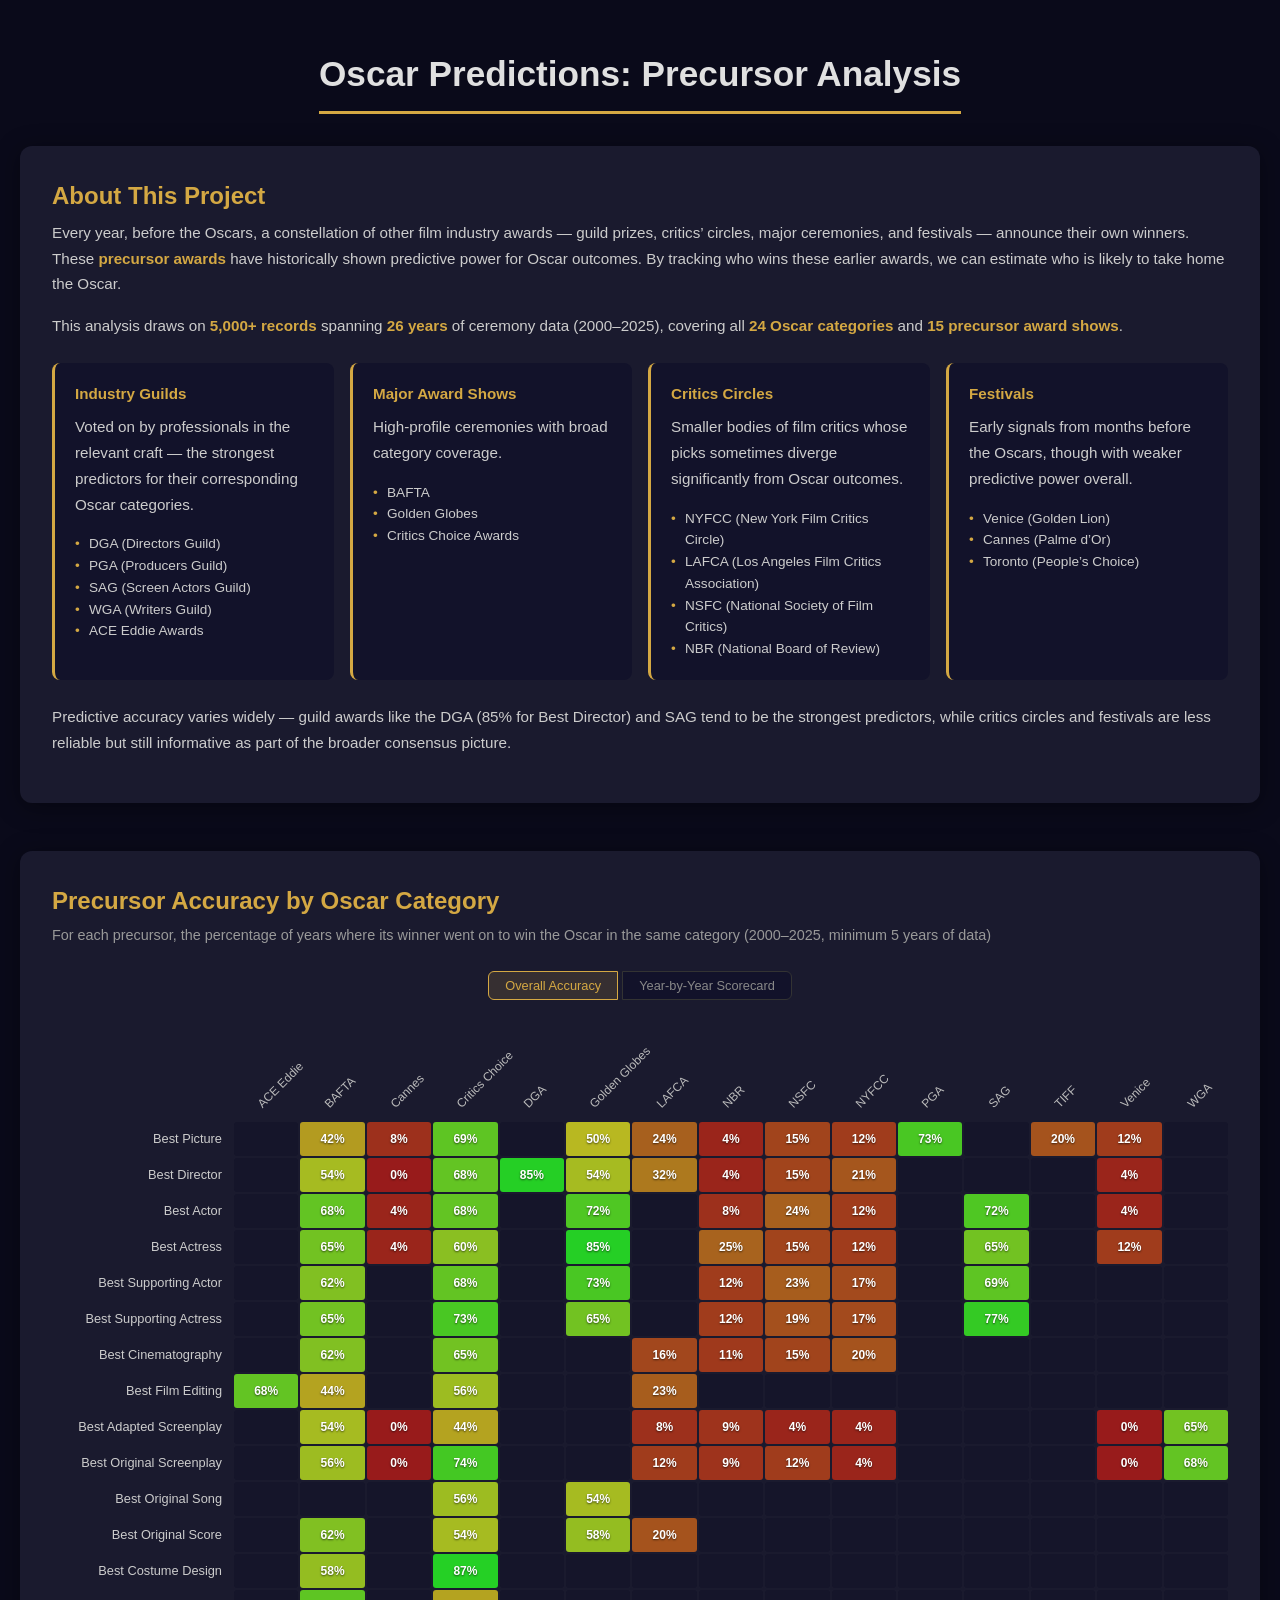
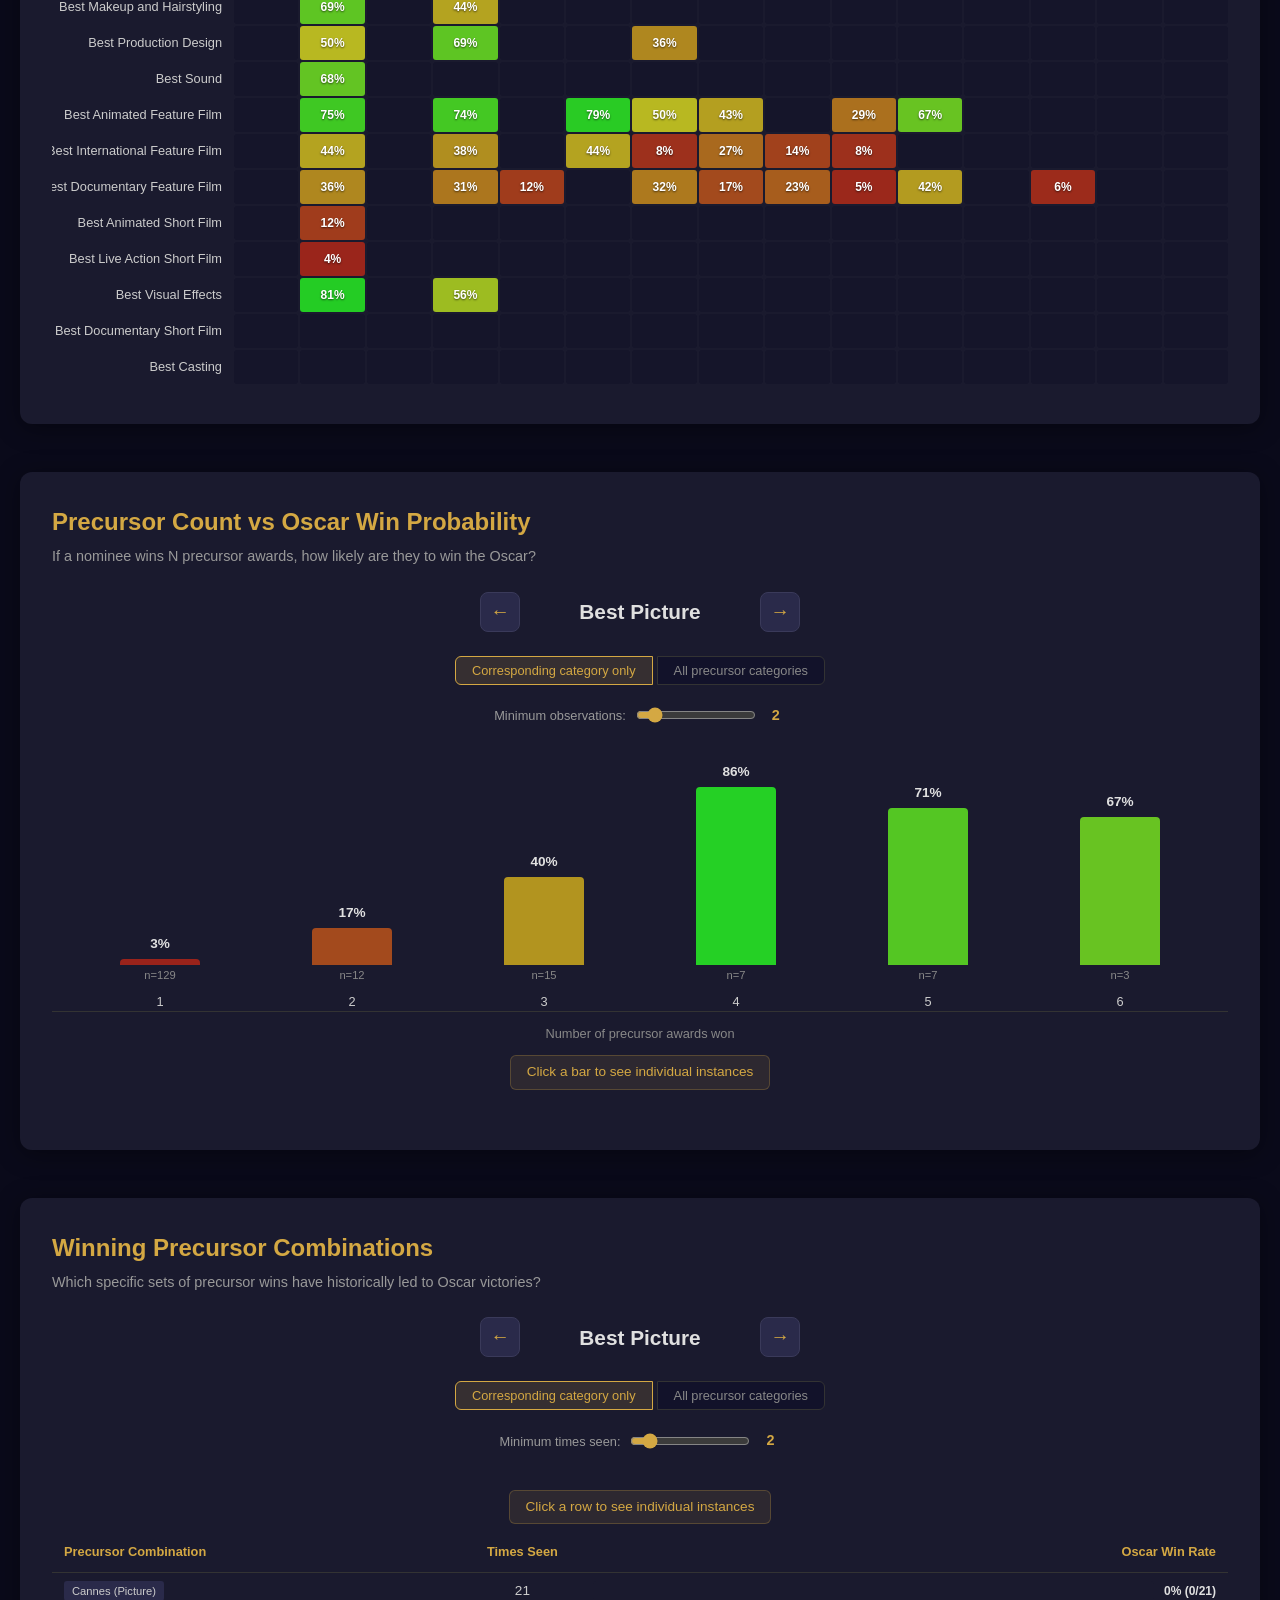
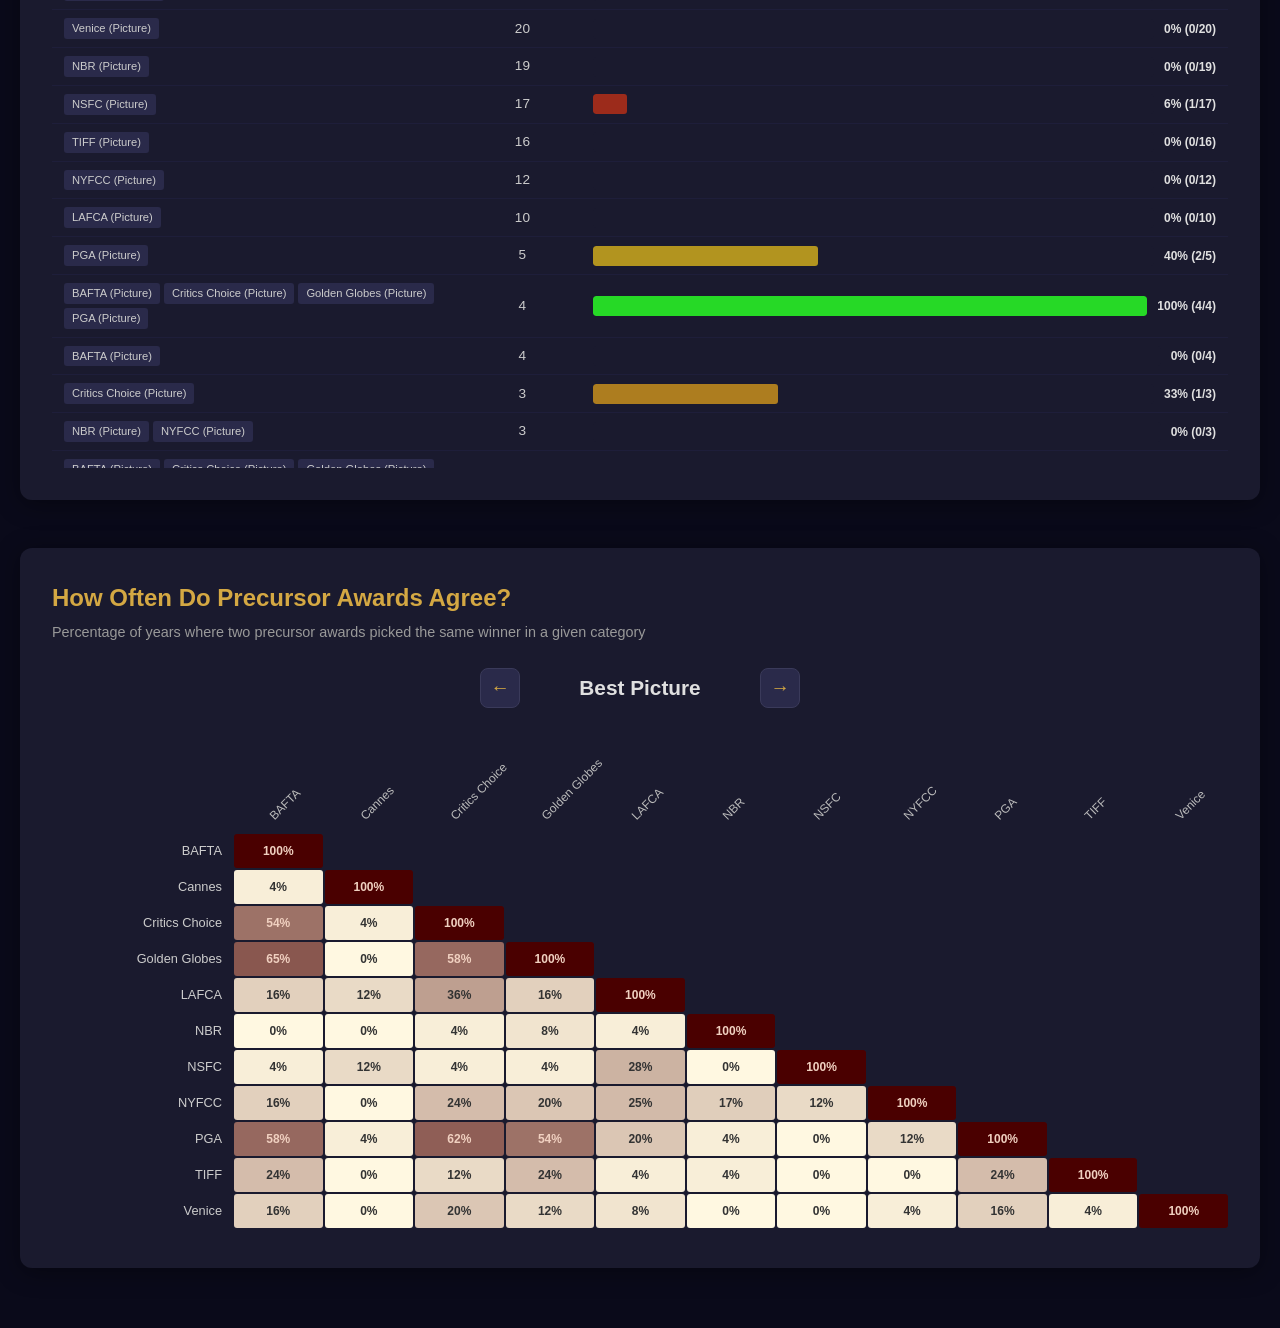
==== commit 5770eda6: "update intro" ====
--- a/website/index.html
+++ b/website/index.html
@@ -22,19 +22,42 @@
       <div class="intro-grid">
         <div class="intro-group">
           <h3>Industry Guilds</h3>
-          <p>DGA (Directors Guild), PGA (Producers Guild), SAG (Screen Actors Guild), WGA (Writers Guild), ACE Eddie Awards. Voted on by professionals in the relevant craft &mdash; the strongest predictors for their corresponding Oscar categories.</p>
+          <p>Voted on by professionals in the relevant craft &mdash; the strongest predictors for their corresponding Oscar categories.</p>
+          <ul>
+            <li>DGA (Directors Guild)</li>
+            <li>PGA (Producers Guild)</li>
+            <li>SAG (Screen Actors Guild)</li>
+            <li>WGA (Writers Guild)</li>
+            <li>ACE Eddie Awards</li>
+          </ul>
         </div>
         <div class="intro-group">
           <h3>Major Award Shows</h3>
-          <p>BAFTA, Golden Globes, Critics Choice Awards. High-profile ceremonies with broad category coverage.</p>
+          <p>High-profile ceremonies with broad category coverage.</p>
+          <ul>
+            <li>BAFTA</li>
+            <li>Golden Globes</li>
+            <li>Critics Choice Awards</li>
+          </ul>
         </div>
         <div class="intro-group">
           <h3>Critics Circles</h3>
-          <p>NYFCC, LAFCA, NSFC, National Board of Review. Smaller bodies of film critics whose picks sometimes diverge significantly from Oscar outcomes.</p>
+          <p>Smaller bodies of film critics whose picks sometimes diverge significantly from Oscar outcomes.</p>
+          <ul>
+            <li>NYFCC (New York Film Critics Circle)</li>
+            <li>LAFCA (Los Angeles Film Critics Association)</li>
+            <li>NSFC (National Society of Film Critics)</li>
+            <li>NBR (National Board of Review)</li>
+          </ul>
         </div>
         <div class="intro-group">
           <h3>Festivals</h3>
-          <p>Venice (Golden Lion), Cannes (Palme d&rsquo;Or), Toronto (People&rsquo;s Choice). Early signals from months before the Oscars, though with weaker predictive power overall.</p>
+          <p>Early signals from months before the Oscars, though with weaker predictive power overall.</p>
+          <ul>
+            <li>Venice (Golden Lion)</li>
+            <li>Cannes (Palme d&rsquo;Or)</li>
+            <li>Toronto (People&rsquo;s Choice)</li>
+          </ul>
         </div>
       </div>
 
@@ -57,20 +80,6 @@
       <div class="heatmap-container">
         <div id="accuracy-heatmap" class="heatmap-grid"></div>
         <div id="yearly-grid" class="heatmap-grid" style="display:none"></div>
-      </div>
-    </section>
-
-    <!-- Section 3: Agreement Matrix -->
-    <section class="card" id="agreement-section">
-      <h2>How Often Do Precursor Awards Agree?</h2>
-      <p class="subtitle">Percentage of years where two precursor awards picked the same winner in a given category</p>
-      <div class="nav-controls">
-        <button id="cat-prev" class="nav-btn" aria-label="Previous category">&larr;</button>
-        <span id="cat-display" class="nav-label"></span>
-        <button id="cat-next" class="nav-btn" aria-label="Next category">&rarr;</button>
-      </div>
-      <div class="heatmap-container">
-        <div id="agreement-matrix" class="heatmap-grid"></div>
       </div>
     </section>
 
@@ -115,6 +124,20 @@
       </div>
       <div id="combos-table" class="combos-container"></div>
     </section>
+
+    <!-- Agreement Matrix -->
+    <section class="card" id="agreement-section">
+      <h2>How Often Do Precursor Awards Agree?</h2>
+      <p class="subtitle">Percentage of years where two precursor awards picked the same winner in a given category</p>
+      <div class="nav-controls">
+        <button id="cat-prev" class="nav-btn" aria-label="Previous category">&larr;</button>
+        <span id="cat-display" class="nav-label"></span>
+        <button id="cat-next" class="nav-btn" aria-label="Next category">&rarr;</button>
+      </div>
+      <div class="heatmap-container">
+        <div id="agreement-matrix" class="heatmap-grid"></div>
+      </div>
+    </section>
   </main>
 
   <div id="tooltip" class="tooltip"></div>
--- a/website/style.css
+++ b/website/style.css
@@ -65,7 +65,6 @@
   font-size: 0.95rem;
   line-height: 1.7;
   margin-bottom: 16px;
-  max-width: 900px;
 }
 
 #intro-section p strong {
@@ -97,7 +96,28 @@
   color: #aaa;
   font-size: 0.85rem;
   line-height: 1.6;
-  margin-bottom: 0;
+  margin-bottom: 8px;
+}
+
+.intro-group ul {
+  list-style: none;
+  padding: 0;
+  margin: 0;
+}
+
+.intro-group ul li {
+  color: #ccc;
+  font-size: 0.85rem;
+  line-height: 1.6;
+  padding-left: 14px;
+  position: relative;
+}
+
+.intro-group ul li::before {
+  content: "\2022";
+  color: #d4a843;
+  position: absolute;
+  left: 0;
 }
 
 /* === Navigation Controls === */
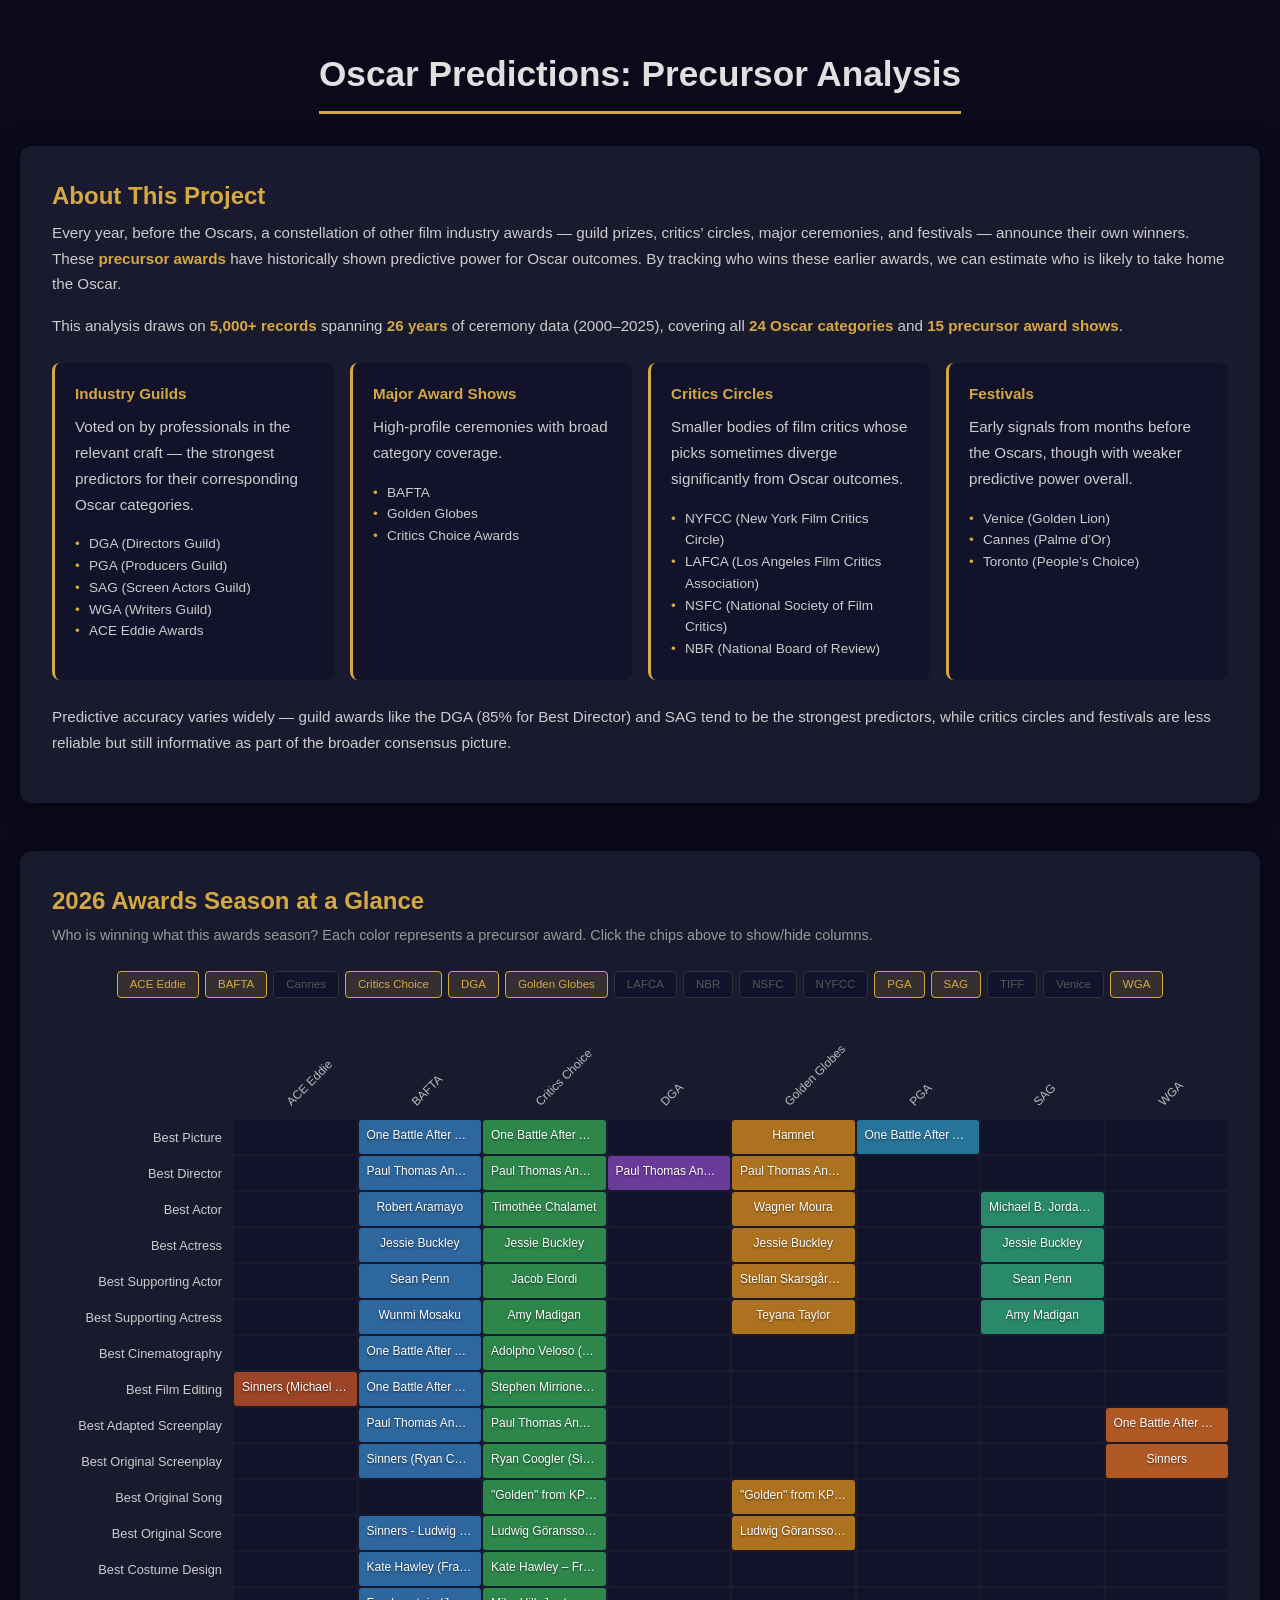
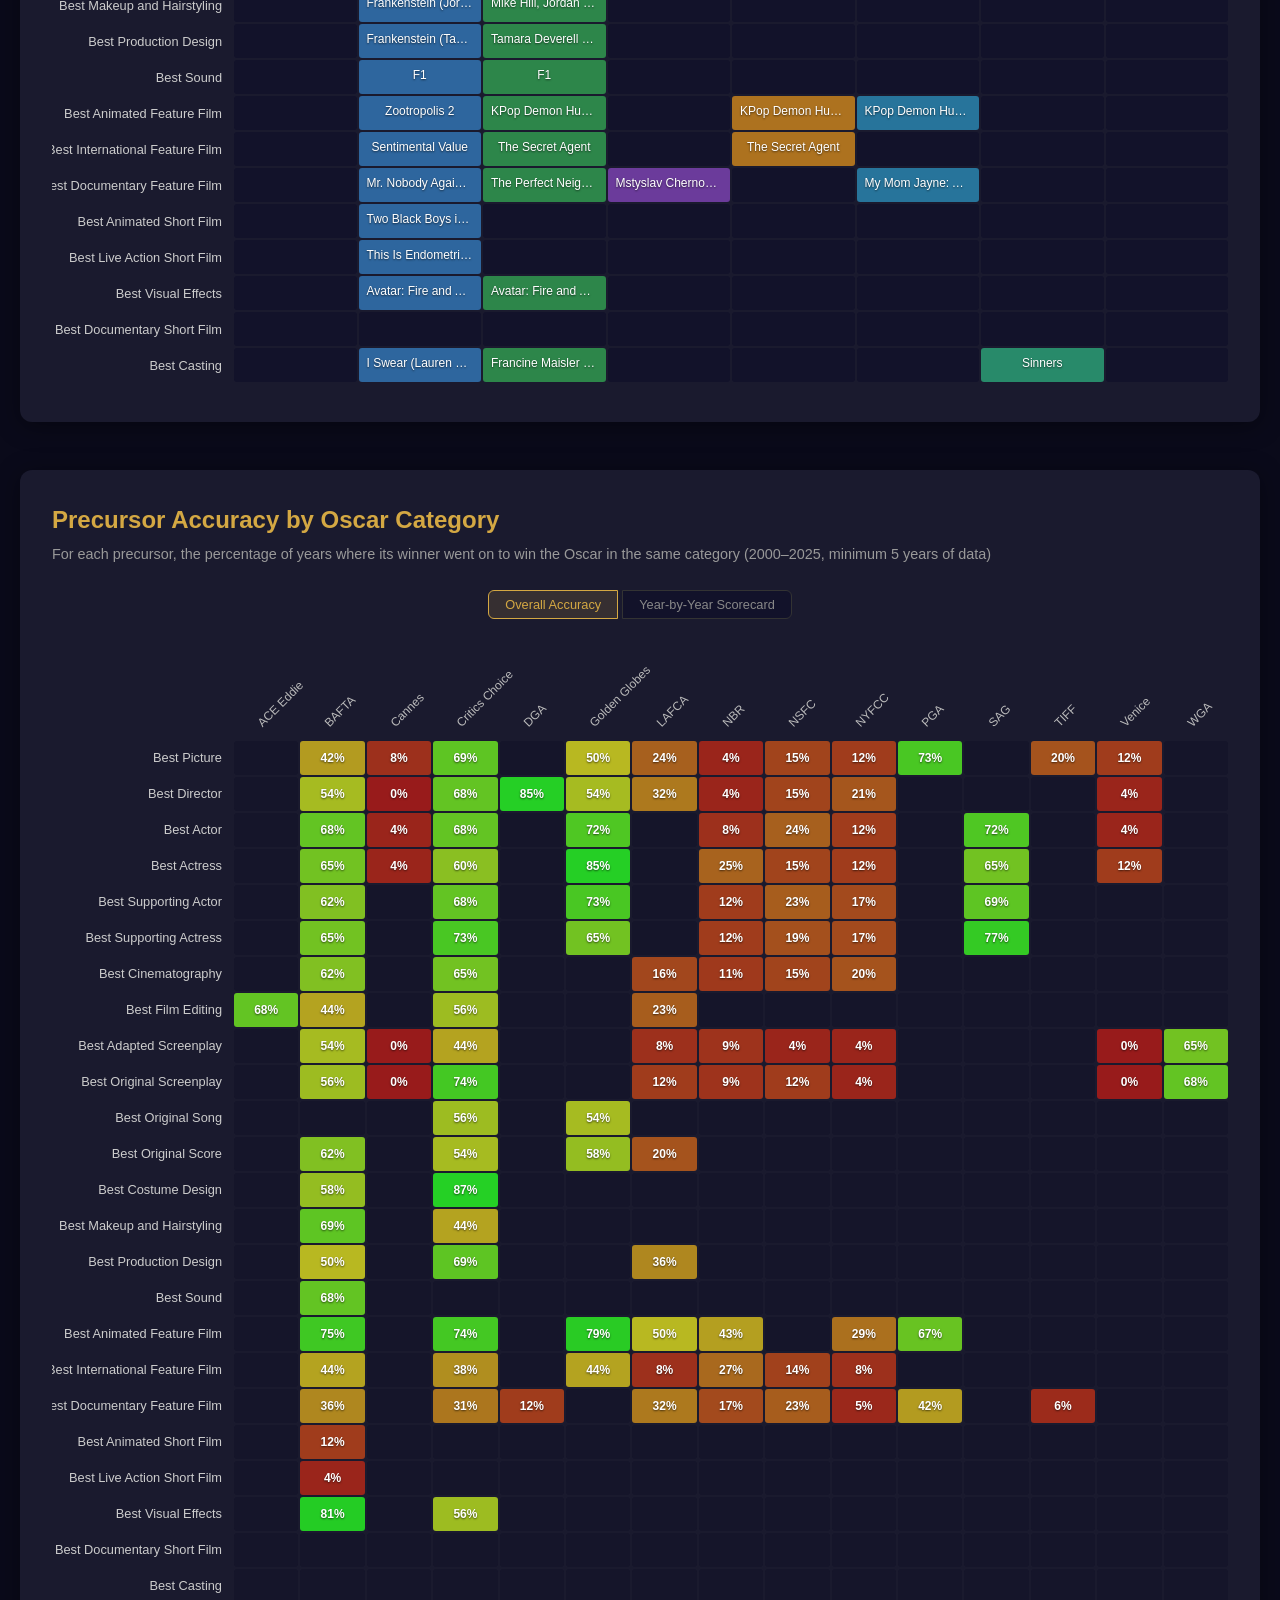
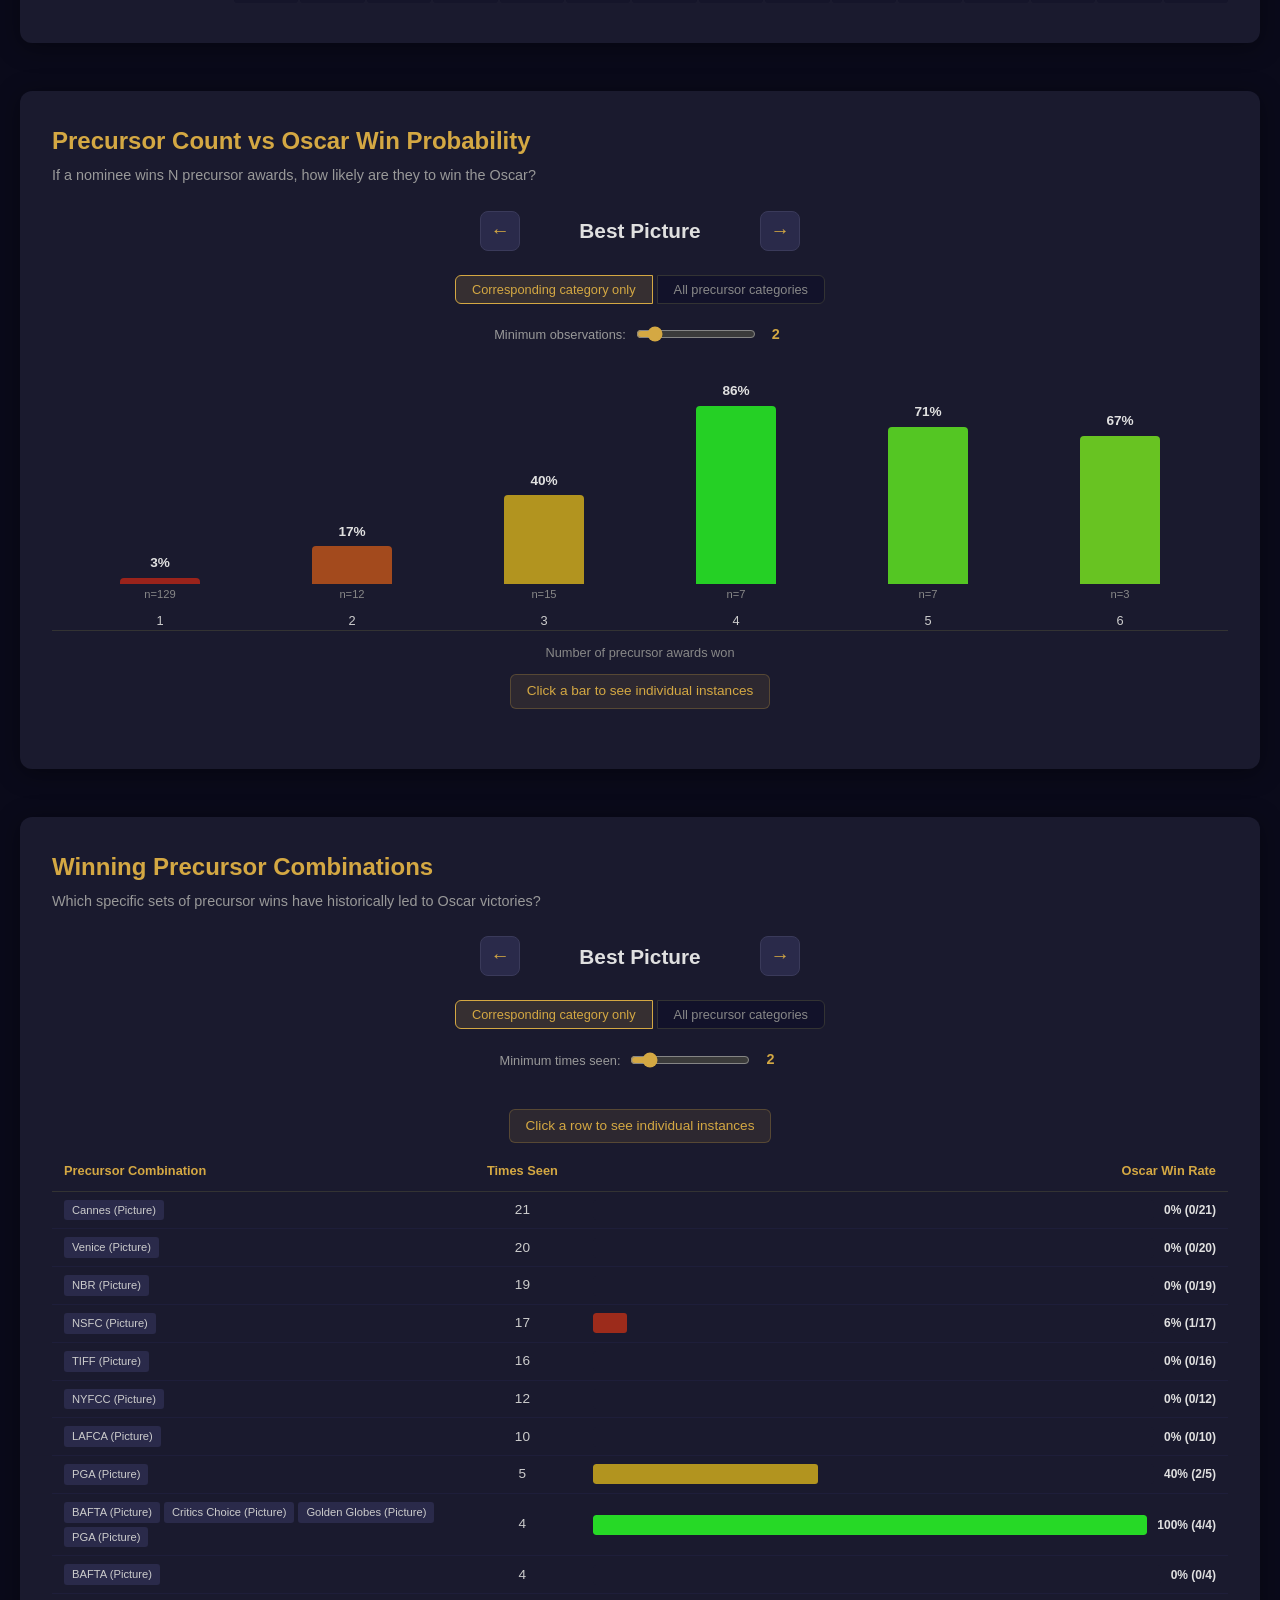
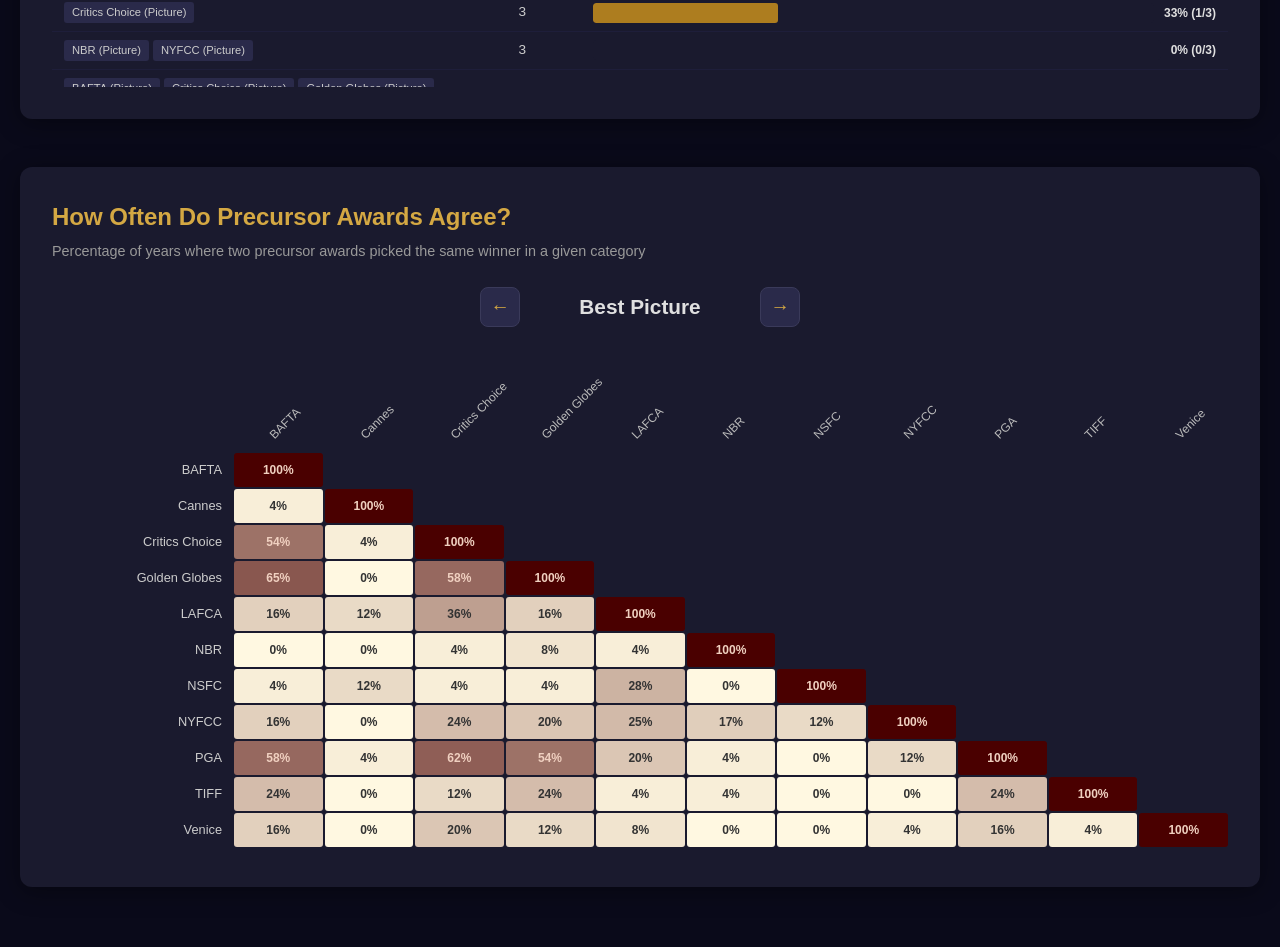
==== commit 3fedcab9: "fix table" ====
--- a/website/index.html
+++ b/website/index.html
@@ -62,6 +62,16 @@
       </div>
 
       <p>Predictive accuracy varies widely &mdash; guild awards like the DGA (85% for Best Director) and SAG tend to be the strongest predictors, while critics circles and festivals are less reliable but still informative as part of the broader consensus picture.</p>
+    </section>
+
+    <!-- 2026 Precursor Winners -->
+    <section class="card" id="predictions-section">
+      <h2>2026 Awards Season at a Glance</h2>
+      <p class="subtitle">Who is winning what this awards season? Each color represents a precursor award. Click the chips above to show/hide columns.</p>
+      <div id="pred-award-selector" class="award-selector"></div>
+      <div class="heatmap-container">
+        <div id="predictions-grid" class="heatmap-grid"></div>
+      </div>
     </section>
 
     <!-- Section 1: Accuracy Heatmap + Yearly Scorecard (combined) -->
--- a/website/style.css
+++ b/website/style.css
@@ -354,6 +354,106 @@
 
 .heatmap-container::-webkit-scrollbar-thumb:hover {
   background: #4a4a6a;
+}
+
+/* === Predictions Table === */
+.predictions-container {
+  transition: opacity 0.25s ease;
+}
+
+.predictions-container.fading {
+  opacity: 0;
+}
+
+.predictions-table {
+  width: 100%;
+  border-collapse: collapse;
+}
+
+.predictions-table th {
+  text-align: left;
+  color: #d4a843;
+  font-size: 0.8rem;
+  font-weight: 600;
+  padding: 10px 12px;
+  border-bottom: 1px solid #333;
+}
+
+.predictions-table td {
+  padding: 8px 12px;
+  font-size: 0.85rem;
+  color: #ccc;
+  border-bottom: 1px solid #1e1e3a;
+}
+
+.predictions-table td:first-child {
+  color: #d4a843;
+  font-weight: 600;
+  white-space: nowrap;
+  width: 140px;
+}
+
+.predictions-table tr:hover td {
+  background: #1e1e3a;
+}
+
+.predictions-no-data {
+  text-align: center;
+  padding: 40px;
+  color: #666;
+}
+
+/* === Award Selector === */
+.award-selector {
+  display: flex;
+  flex-wrap: wrap;
+  justify-content: center;
+  gap: 6px;
+  margin-bottom: 20px;
+}
+
+.award-selector .award-chip {
+  background: rgba(212, 168, 67, 0.15);
+  color: #d4a843;
+  border: 1px solid #d4a843;
+  padding: 4px 12px;
+  font-size: 0.72rem;
+  border-radius: 4px;
+  cursor: pointer;
+  transition: all 0.2s ease;
+  user-select: none;
+}
+
+.award-selector .award-chip.inactive {
+  background: #12122a;
+  color: #555;
+  border-color: #333;
+}
+
+.award-selector .award-chip:hover {
+  background: rgba(212, 168, 67, 0.25);
+  color: #d4a843;
+  border-color: #d4a843;
+}
+
+/* Prediction grid cells */
+.heatmap-grid .pred-cell {
+  line-height: 30px;
+  font-size: 0.75rem;
+  border-radius: 3px;
+  overflow: hidden;
+  text-overflow: ellipsis;
+  white-space: nowrap;
+  padding: 0 8px;
+  text-align: center;
+  cursor: default;
+  text-shadow: 0 1px 2px rgba(0,0,0,0.6);
+  color: #fff;
+}
+
+.heatmap-grid .pred-cell.no-data {
+  background: #12122a;
+  color: transparent;
 }
 
 /* === Toggle Row === */
